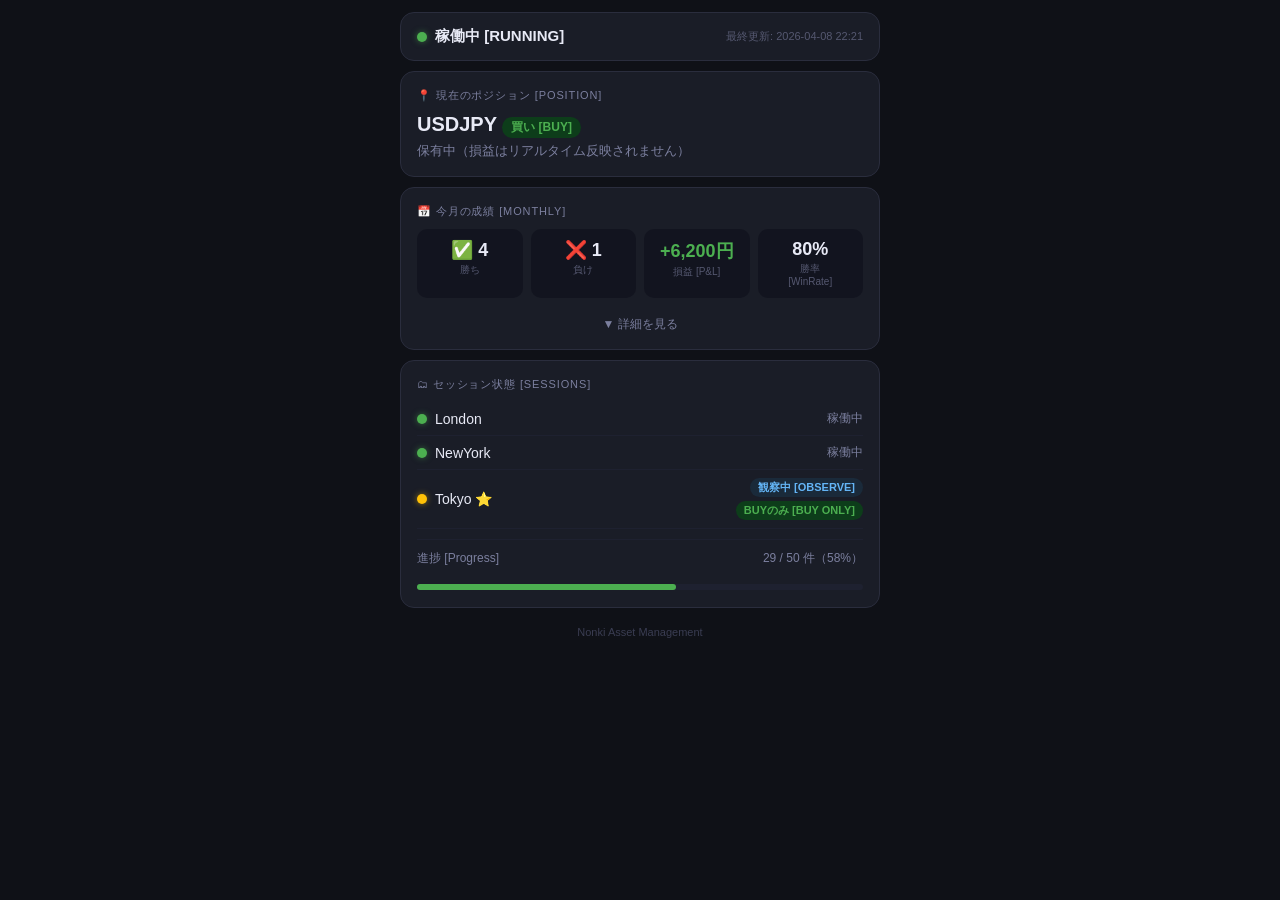
==== index.html @ dc1ee29f "feat: initial dashboard (index.html + data.json) Co-Authored-By: Claude Sonnet 4.6 <noreply@anthropi" ====
<!DOCTYPE html>
<html lang="ja">
<head>
  <meta charset="UTF-8">
  <meta name="viewport" content="width=device-width, initial-scale=1.0">
  <title>Nonki Dashboard</title>
  <style>
    /* ── リセット・ベース ─────────────────────────── */
    *, *::before, *::after { box-sizing: border-box; margin: 0; padding: 0; }

    body {
      font-family: -apple-system, BlinkMacSystemFont, "Segoe UI", sans-serif;
      background: #0f1117;
      color: #e8eaf6;
      min-height: 100vh;
      padding: 12px;
    }

    /* ── レイアウト ───────────────────────────────── */
    .container {
      max-width: 480px;
      margin: 0 auto;
      display: flex;
      flex-direction: column;
      gap: 10px;
    }

    /* ── カード共通 ───────────────────────────────── */
    .card {
      background: #1a1d27;
      border-radius: 14px;
      padding: 16px;
      border: 1px solid #2a2d3d;
    }
    .card-title {
      font-size: 11px;
      color: #7b7f9e;
      text-transform: uppercase;
      letter-spacing: 0.08em;
      margin-bottom: 10px;
    }

    /* ── ステータスバー ───────────────────────────── */
    .status-bar {
      display: flex;
      align-items: center;
      justify-content: space-between;
      background: #1a1d27;
      border-radius: 14px;
      padding: 14px 16px;
      border: 1px solid #2a2d3d;
    }
    .status-label {
      display: flex;
      align-items: center;
      gap: 8px;
      font-size: 15px;
      font-weight: 600;
    }
    .dot {
      width: 10px; height: 10px;
      border-radius: 50%;
      display: inline-block;
    }
    .dot-green  { background: #4caf50; box-shadow: 0 0 6px #4caf5088; }
    .dot-red    { background: #ef5350; box-shadow: 0 0 6px #ef535088; }
    .dot-yellow { background: #ffc107; box-shadow: 0 0 6px #ffc10788; }
    .updated-at {
      font-size: 11px;
      color: #555870;
    }

    /* ── アラート ─────────────────────────────────── */
    .alert-card {
      border-radius: 14px;
      padding: 14px 16px;
      display: flex;
      align-items: center;
      gap: 10px;
      font-size: 14px;
      font-weight: 500;
    }
    .alert-warning { background: #2d2200; border: 1px solid #7c5c00; color: #ffc107; }
    .alert-danger  { background: #2d0a0a; border: 1px solid #7c1a1a; color: #ef5350; }
    .hidden { display: none !important; }

    /* ── ポジション ───────────────────────────────── */
    .position-main {
      font-size: 20px;
      font-weight: 700;
      margin-bottom: 4px;
    }
    .position-sub {
      font-size: 13px;
      color: #7b7f9e;
    }
    .badge {
      display: inline-block;
      padding: 2px 9px;
      border-radius: 99px;
      font-size: 12px;
      font-weight: 600;
    }
    .badge-buy  { background: #0d3d1a; color: #4caf50; }
    .badge-sell { background: #3d0d0d; color: #ef5350; }
    .badge-none { background: #1e2030; color: #7b7f9e; }

    /* ── 今月の成績 ───────────────────────────────── */
    .stats-row {
      display: flex;
      gap: 8px;
      margin-bottom: 12px;
    }
    .stat-box {
      flex: 1;
      background: #12141f;
      border-radius: 10px;
      padding: 10px 8px;
      text-align: center;
    }
    .stat-value {
      font-size: 18px;
      font-weight: 700;
      margin-bottom: 2px;
    }
    .stat-label {
      font-size: 10px;
      color: #555870;
      line-height: 1.3;
    }
    .positive { color: #4caf50; }
    .negative { color: #ef5350; }
    .neutral  { color: #e8eaf6; }

    /* 折りたたみ詳細 */
    .details-toggle {
      background: none;
      border: none;
      color: #7b7f9e;
      font-size: 12px;
      cursor: pointer;
      padding: 6px 0 0;
      width: 100%;
      text-align: center;
    }
    .details-toggle:hover { color: #aab0cc; }
    .details-content {
      margin-top: 10px;
      padding-top: 10px;
      border-top: 1px solid #2a2d3d;
    }
    .detail-row {
      display: flex;
      justify-content: space-between;
      align-items: center;
      padding: 5px 0;
      font-size: 13px;
    }
    .detail-label { color: #7b7f9e; }

    /* ── セッション ───────────────────────────────── */
    .session-row {
      display: flex;
      align-items: center;
      justify-content: space-between;
      padding: 8px 0;
      border-bottom: 1px solid #1e2130;
      font-size: 14px;
    }
    .session-row:last-child { border-bottom: none; }
    .session-name {
      display: flex;
      align-items: center;
      gap: 8px;
      font-weight: 500;
    }
    .session-badges {
      display: flex;
      flex-direction: column;
      align-items: flex-end;
      gap: 4px;
    }
    .badge-observe {
      background: #1a2a3a;
      color: #64b5f6;
      padding: 2px 8px;
      border-radius: 99px;
      font-size: 11px;
      font-weight: 600;
    }
    .badge-buy-only {
      background: #0d3d1a;
      color: #4caf50;
      padding: 2px 8px;
      border-radius: 99px;
      font-size: 11px;
      font-weight: 600;
    }

    /* Tokyo 進捗バー */
    .progress-wrap {
      margin-top: 10px;
      padding-top: 10px;
      border-top: 1px solid #1e2130;
    }
    .progress-header {
      display: flex;
      justify-content: space-between;
      font-size: 12px;
      color: #7b7f9e;
      margin-bottom: 6px;
    }
    progress {
      width: 100%;
      height: 6px;
      border-radius: 3px;
      appearance: none;
      -webkit-appearance: none;
    }
    progress::-webkit-progress-bar   { background: #1e2130; border-radius: 3px; }
    progress::-webkit-progress-value { background: #4caf50; border-radius: 3px; }
    progress::-moz-progress-bar      { background: #4caf50; border-radius: 3px; }

    /* ── エラー表示 ───────────────────────────────── */
    .error-banner {
      background: #2d0a0a;
      border: 1px solid #7c1a1a;
      border-radius: 14px;
      padding: 14px 16px;
      color: #ef5350;
      font-size: 13px;
      text-align: center;
    }

    /* ── フッター ─────────────────────────────────── */
    .footer {
      text-align: center;
      color: #3a3d52;
      font-size: 11px;
      padding: 8px 0 4px;
    }
  </style>
</head>
<body>
<div class="container" id="app">
  <div class="error-banner hidden" id="load-error">
    データを読み込めませんでした。しばらく待って再読み込みしてください。
  </div>
</div>

<script>
// ── ユーティリティ ─────────────────────────────────────────────
function fmt_pnl(jpy) {
  if (jpy === null || jpy === undefined) return "—";
  const sign = jpy >= 0 ? "+" : "";
  return sign + jpy.toLocaleString("ja-JP") + "円";
}

function pnl_class(v) {
  if (v === null || v === undefined) return "neutral";
  return v >= 0 ? "positive" : "negative";
}

function fmt_winrate(v) {
  if (v === null || v === undefined) return "—";
  return Math.round(v * 100) + "%";
}

function fmt_ev(jpy) {
  if (jpy === null || jpy === undefined) return "—";
  const sign = jpy >= 0 ? "+" : "";
  return sign + Math.round(jpy).toLocaleString("ja-JP") + "円/件";
}

function fmt_dd(r) {
  if (r === null || r === undefined) return "—";
  return r.toFixed(2) + "R";
}

function dd_class(r) {
  if (r === null || r === undefined) return "neutral";
  if (r >= 5.0) return "negative";
  if (r >= 4.0) return "negative";  // 警戒
  return "positive";
}

// ── カードビルダー ─────────────────────────────────────────────
function build_status(system, meta) {
  const is_running = system.status === "running";
  const dot_cls    = is_running ? "dot-green" : "dot-red";
  const label      = is_running ? "稼働中 [RUNNING]" : "停止中 [STOPPED]";
  return `
    <div class="status-bar">
      <div class="status-label">
        <span class="dot ${dot_cls}"></span>
        ${label}
      </div>
      <div class="updated-at">最終更新: ${meta.updated_at}</div>
    </div>`;
}

function build_alert(alert) {
  if (!alert) return "";
  const cls = alert.level === "danger" ? "alert-danger" : "alert-warning";
  const icon = alert.level === "danger" ? "🔴" : "⚠️";
  return `<div class="alert-card ${cls}">${icon} ${alert.message}</div>`;
}

function build_position(pos) {
  let main, sub, badge;
  if (pos.has_position) {
    const dir_label = pos.direction === "buy" ? "買い [BUY]" : "売り [SELL]";
    const badge_cls = pos.direction === "buy" ? "badge-buy" : "badge-sell";
    main  = `${pos.symbol} <span class="badge ${badge_cls}">${dir_label}</span>`;
    sub   = "保有中（損益はリアルタイム反映されません）";
  } else {
    main  = `<span class="badge badge-none">ポジションなし</span>`;
    sub   = "現在取引していません";
  }
  return `
    <div class="card">
      <div class="card-title">📍 現在のポジション [Position]</div>
      <div class="position-main">${main}</div>
      <div class="position-sub">${sub}</div>
    </div>`;
}

function build_monthly(m) {
  const pnl_c = pnl_class(m.pnl_jpy);
  return `
    <div class="card">
      <div class="card-title">📅 今月の成績 [Monthly]</div>
      <div class="stats-row">
        <div class="stat-box">
          <div class="stat-value">✅ ${m.wins}</div>
          <div class="stat-label">勝ち</div>
        </div>
        <div class="stat-box">
          <div class="stat-value">❌ ${m.losses}</div>
          <div class="stat-label">負け</div>
        </div>
        <div class="stat-box">
          <div class="stat-value ${pnl_c}">${fmt_pnl(m.pnl_jpy)}</div>
          <div class="stat-label">損益 [P&amp;L]</div>
        </div>
        <div class="stat-box">
          <div class="stat-value">${fmt_winrate(m.win_rate)}</div>
          <div class="stat-label">勝率<br>[WinRate]</div>
        </div>
      </div>
      <button class="details-toggle" onclick="toggle_details(this)">▼ 詳細を見る</button>
      <div class="details-content hidden">
        <div class="detail-row">
          <span class="detail-label">期待値 [EV]</span>
          <span class="${pnl_class(m.ev_jpy)}">${fmt_ev(m.ev_jpy)}</span>
        </div>
        <div class="detail-row">
          <span class="detail-label">最大下落 [DD]</span>
          <span class="${dd_class(m.dd_r)}">${fmt_dd(m.dd_r)}</span>
        </div>
        <div class="detail-row" style="font-size:11px;color:#555870;margin-top:4px">
          <span>※ 1R = 総資産の2%。DD 5R超えで要警戒。</span>
        </div>
      </div>
    </div>`;
}

function build_sessions(sessions) {
  const s = sessions;
  const tokyo = s.tokyo;
  const cur = tokyo.progress_current;
  const tgt = tokyo.progress_target;
  const pct = Math.round(cur / tgt * 100);

  return `
    <div class="card">
      <div class="card-title">🗂 セッション状態 [Sessions]</div>
      <div class="session-row">
        <div class="session-name">
          <span class="dot ${s.london.active ? 'dot-green' : 'dot-red'}"></span>
          London
        </div>
        <span style="font-size:12px;color:#7b7f9e">${s.london.active ? '稼働中' : '停止中'}</span>
      </div>
      <div class="session-row">
        <div class="session-name">
          <span class="dot ${s.newyork.active ? 'dot-green' : 'dot-red'}"></span>
          NewYork
        </div>
        <span style="font-size:12px;color:#7b7f9e">${s.newyork.active ? '稼働中' : '停止中'}</span>
      </div>
      <div class="session-row">
        <div class="session-name">
          <span class="dot dot-yellow"></span>
          Tokyo ⭐
        </div>
        <div class="session-badges">
          <span class="badge-observe">観察中 [OBSERVE]</span>
          <span class="badge-buy-only">BUYのみ [BUY ONLY]</span>
        </div>
      </div>
      <div class="progress-wrap">
        <div class="progress-header">
          <span>進捗 [Progress]</span>
          <span>${cur} / ${tgt} 件（${pct}%）</span>
        </div>
        <progress value="${cur}" max="${tgt}"></progress>
      </div>
    </div>`;
}

function build_footer() {
  return `<div class="footer">Nonki Asset Management</div>`;
}

// ── 詳細トグル ─────────────────────────────────────────────────
function toggle_details(btn) {
  const content = btn.nextElementSibling;
  const open    = content.classList.toggle("hidden");
  btn.textContent = open ? "▼ 詳細を見る" : "▲ 閉じる";
}

// ── メインレンダー ─────────────────────────────────────────────
function render(data) {
  const app = document.getElementById("app");
  const parts = [];

  parts.push(build_status(data.system, data.meta));
  const alert_html = build_alert(data.system.alert);
  if (alert_html) parts.push(alert_html);
  parts.push(build_position(data.position));
  parts.push(build_monthly(data.monthly));
  parts.push(build_sessions(data.sessions));
  parts.push(build_footer());

  app.innerHTML = parts.join("");
}

// ── データ取得 ─────────────────────────────────────────────────
fetch("data.json?t=" + Date.now())
  .then(r => {
    if (!r.ok) throw new Error("HTTP " + r.status);
    return r.json();
  })
  .then(data => render(data))
  .catch(err => {
    console.error(err);
    document.getElementById("load-error").classList.remove("hidden");
  });
</script>
</body>
</html>
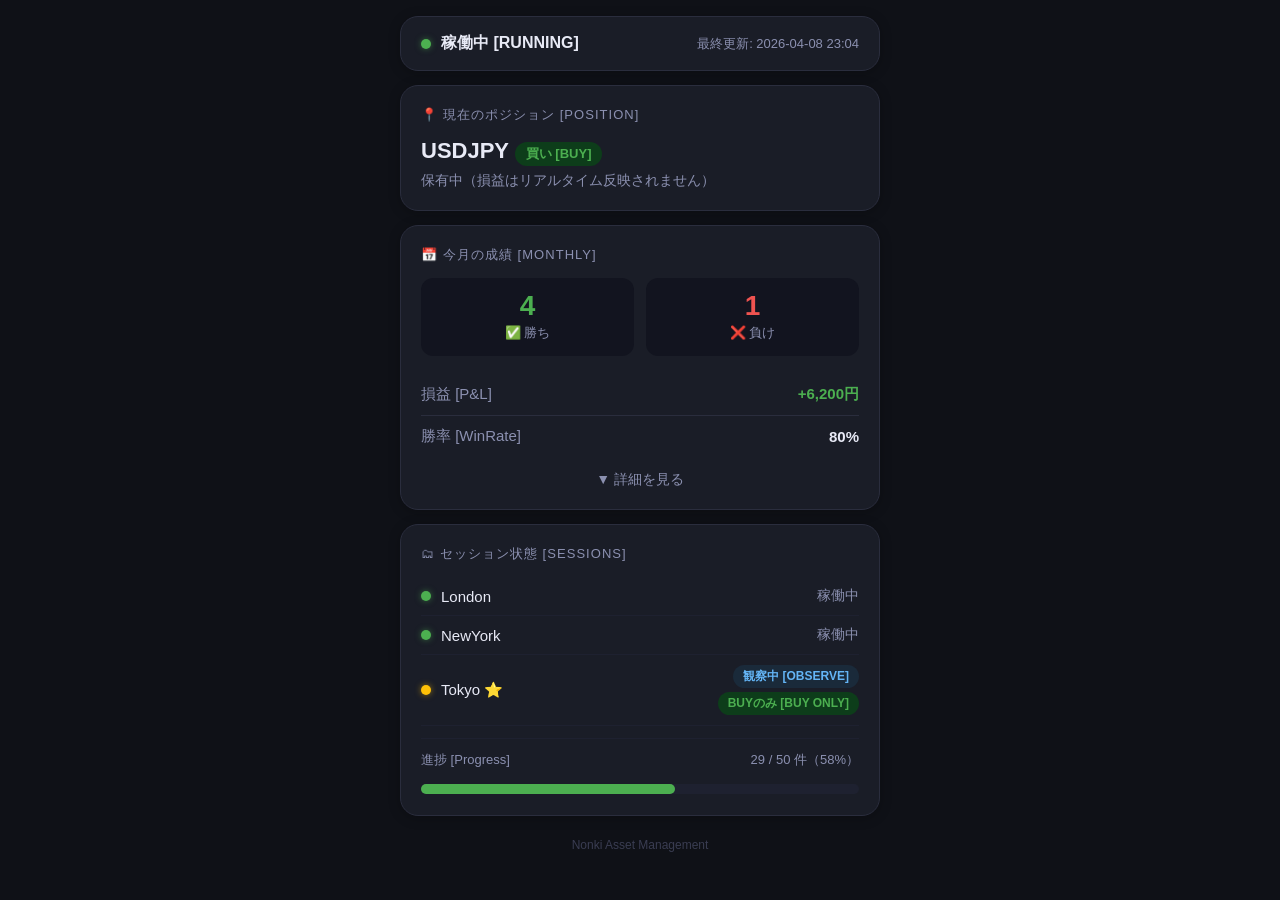
==== commit 72549a16: "improve: スマホ向けUI改善（フォント・余白・成績カード・エラー表示）" ====
--- a/index.html
+++ b/index.html
@@ -13,7 +13,7 @@
       background: #0f1117;
       color: #e8eaf6;
       min-height: 100vh;
-      padding: 12px;
+      padding: 16px; /* ① 12px → 16px */
     }
 
     /* ── レイアウト ───────────────────────────────── */
@@ -22,22 +22,23 @@
       margin: 0 auto;
       display: flex;
       flex-direction: column;
-      gap: 10px;
+      gap: 14px; /* ① 10px → 14px */
     }
 
     /* ── カード共通 ───────────────────────────────── */
     .card {
       background: #1a1d27;
-      border-radius: 14px;
-      padding: 16px;
+      border-radius: 18px; /* ② 14px → 18px */
+      padding: 20px; /* ② 16px → 20px */
       border: 1px solid #2a2d3d;
+      box-shadow: 0 2px 12px #00000040; /* ② 影を追加 */
     }
     .card-title {
-      font-size: 11px;
-      color: #7b7f9e;
+      font-size: 13px; /* ① 11px → 13px */
+      color: #8b90b0;  /* ② #7b7f9e → 少し明るく */
       text-transform: uppercase;
       letter-spacing: 0.08em;
-      margin-bottom: 10px;
+      margin-bottom: 14px; /* ② 10px → 14px */
     }
 
     /* ── ステータスバー ───────────────────────────── */
@@ -46,38 +47,40 @@
       align-items: center;
       justify-content: space-between;
       background: #1a1d27;
-      border-radius: 14px;
-      padding: 14px 16px;
+      border-radius: 18px; /* ② */
+      padding: 16px 20px; /* ② */
       border: 1px solid #2a2d3d;
+      box-shadow: 0 2px 12px #00000040; /* ② */
     }
     .status-label {
       display: flex;
       align-items: center;
-      gap: 8px;
-      font-size: 15px;
+      gap: 10px;
+      font-size: 16px; /* ① 15px → 16px */
       font-weight: 600;
     }
     .dot {
       width: 10px; height: 10px;
       border-radius: 50%;
       display: inline-block;
+      flex-shrink: 0;
     }
     .dot-green  { background: #4caf50; box-shadow: 0 0 6px #4caf5088; }
     .dot-red    { background: #ef5350; box-shadow: 0 0 6px #ef535088; }
     .dot-yellow { background: #ffc107; box-shadow: 0 0 6px #ffc10788; }
     .updated-at {
-      font-size: 11px;
-      color: #555870;
+      font-size: 13px; /* ① 11px → 13px */
+      color: #8b90b0;  /* ② #555870 → 明るく */
     }
 
     /* ── アラート ─────────────────────────────────── */
     .alert-card {
-      border-radius: 14px;
-      padding: 14px 16px;
+      border-radius: 18px; /* ② */
+      padding: 16px 20px; /* ② */
       display: flex;
       align-items: center;
       gap: 10px;
-      font-size: 14px;
+      font-size: 15px; /* ① 14px → 15px */
       font-weight: 500;
     }
     .alert-warning { background: #2d2200; border: 1px solid #7c5c00; color: #ffc107; }
@@ -86,92 +89,118 @@
 
     /* ── ポジション ───────────────────────────────── */
     .position-main {
-      font-size: 20px;
+      font-size: 22px; /* ① 20px → 22px */
       font-weight: 700;
-      margin-bottom: 4px;
+      margin-bottom: 6px;
     }
     .position-sub {
-      font-size: 13px;
-      color: #7b7f9e;
+      font-size: 14px; /* ① 13px → 14px */
+      color: #8b90b0; /* ② */
     }
     .badge {
       display: inline-block;
-      padding: 2px 9px;
+      padding: 3px 11px; /* ② 少し広く */
       border-radius: 99px;
-      font-size: 12px;
+      font-size: 13px; /* ① 12px → 13px */
       font-weight: 600;
     }
     .badge-buy  { background: #0d3d1a; color: #4caf50; }
     .badge-sell { background: #3d0d0d; color: #ef5350; }
     .badge-none { background: #1e2030; color: #7b7f9e; }
 
-    /* ── 今月の成績 ───────────────────────────────── */
-    .stats-row {
-      display: flex;
-      gap: 8px;
-      margin-bottom: 12px;
-    }
-    .stat-box {
+    /* ── 今月の成績（③ 全面再設計） ──────────────── */
+    .wl-row {
+      display: flex;
+      gap: 12px;
+      margin-bottom: 18px;
+    }
+    .wl-box {
       flex: 1;
       background: #12141f;
-      border-radius: 10px;
-      padding: 10px 8px;
+      border-radius: 12px;
+      padding: 14px 12px;
       text-align: center;
     }
-    .stat-value {
-      font-size: 18px;
-      font-weight: 700;
-      margin-bottom: 2px;
-    }
-    .stat-label {
-      font-size: 10px;
-      color: #555870;
-      line-height: 1.3;
-    }
-    .positive { color: #4caf50; }
-    .negative { color: #ef5350; }
-    .neutral  { color: #e8eaf6; }
+    .wl-value {
+      font-size: 28px; /* 大きく・主役 */
+      font-weight: 800;
+      margin-bottom: 4px;
+      line-height: 1;
+    }
+    .wl-label {
+      font-size: 13px;
+      color: #8b90b0;
+    }
+    .metric-list {
+      display: flex;
+      flex-direction: column;
+      gap: 0;
+      margin-bottom: 4px;
+    }
+    .metric-row {
+      display: flex;
+      justify-content: space-between;
+      align-items: center;
+      padding: 11px 0;
+      border-bottom: 1px solid #2a2d3d;
+      font-size: 15px; /* ① */
+    }
+    .metric-row:last-child { border-bottom: none; }
+    .metric-label { color: #8b90b0; }
+    .metric-value { font-weight: 700; }
 
     /* 折りたたみ詳細 */
     .details-toggle {
       background: none;
       border: none;
-      color: #7b7f9e;
-      font-size: 12px;
+      color: #8b90b0;
+      font-size: 14px; /* ① 12px → 14px */
       cursor: pointer;
-      padding: 6px 0 0;
+      padding: 10px 0 0; /* ② タップ領域を広く */
       width: 100%;
       text-align: center;
+      -webkit-tap-highlight-color: transparent;
     }
     .details-toggle:hover { color: #aab0cc; }
     .details-content {
-      margin-top: 10px;
-      padding-top: 10px;
+      margin-top: 12px;
+      padding-top: 12px;
       border-top: 1px solid #2a2d3d;
     }
     .detail-row {
       display: flex;
       justify-content: space-between;
       align-items: center;
-      padding: 5px 0;
-      font-size: 13px;
-    }
-    .detail-label { color: #7b7f9e; }
+      padding: 8px 0; /* ② 5px → 8px */
+      font-size: 15px; /* ① 13px → 15px */
+    }
+    .detail-label { color: #8b90b0; }
+    .detail-note {
+      font-size: 12px;
+      color: #555870;
+      margin-top: 6px;
+      padding-top: 6px;
+      border-top: 1px solid #1e2130;
+    }
+
+    .positive { color: #4caf50; }
+    .negative { color: #ef5350; }
+    .neutral  { color: #e8eaf6; }
 
     /* ── セッション ───────────────────────────────── */
     .session-row {
       display: flex;
       align-items: center;
       justify-content: space-between;
-      padding: 8px 0;
+      padding: 10px 0; /* ② 8px → 10px */
       border-bottom: 1px solid #1e2130;
-      font-size: 14px;
+      font-size: 15px; /* ① 14px → 15px */
     }
     .session-row:last-child { border-bottom: none; }
     .session-name {
       display: flex;
       align-items: center;
-      gap: 8px;
+      gap: 10px;
       font-weight: 500;
     }
     .session-badges {
@@ -183,68 +212,115 @@
     .badge-observe {
       background: #1a2a3a;
       color: #64b5f6;
-      padding: 2px 8px;
+      padding: 3px 10px;
       border-radius: 99px;
-      font-size: 11px;
+      font-size: 12px;
       font-weight: 600;
     }
     .badge-buy-only {
       background: #0d3d1a;
       color: #4caf50;
-      padding: 2px 8px;
+      padding: 3px 10px;
       border-radius: 99px;
-      font-size: 11px;
+      font-size: 12px;
       font-weight: 600;
     }
 
     /* Tokyo 進捗バー */
     .progress-wrap {
-      margin-top: 10px;
-      padding-top: 10px;
+      margin-top: 12px;
+      padding-top: 12px;
       border-top: 1px solid #1e2130;
     }
     .progress-header {
       display: flex;
       justify-content: space-between;
-      font-size: 12px;
-      color: #7b7f9e;
-      margin-bottom: 6px;
+      font-size: 13px; /* ① */
+      color: #8b90b0;
+      margin-bottom: 8px;
     }
     progress {
       width: 100%;
-      height: 6px;
-      border-radius: 3px;
+      height: 10px; /* ⑥ 6px → 10px */
+      border-radius: 5px;
       appearance: none;
       -webkit-appearance: none;
     }
-    progress::-webkit-progress-bar   { background: #1e2130; border-radius: 3px; }
-    progress::-webkit-progress-value { background: #4caf50; border-radius: 3px; }
-    progress::-moz-progress-bar      { background: #4caf50; border-radius: 3px; }
-
-    /* ── エラー表示 ───────────────────────────────── */
-    .error-banner {
-      background: #2d0a0a;
+    progress::-webkit-progress-bar   { background: #1e2130; border-radius: 5px; }
+    progress::-webkit-progress-value { background: #4caf50; border-radius: 5px; }
+    progress::-moz-progress-bar      { background: #4caf50; border-radius: 5px; }
+
+    /* ── エラー表示（④ 全面改善） ────────────────── */
+    .error-card {
+      background: #1a1d27;
       border: 1px solid #7c1a1a;
-      border-radius: 14px;
-      padding: 14px 16px;
+      border-radius: 18px;
+      padding: 24px 20px;
+      box-shadow: 0 2px 12px #00000040;
+      text-align: center;
+    }
+    .error-icon {
+      font-size: 36px;
+      margin-bottom: 12px;
+    }
+    .error-title {
+      font-size: 17px;
+      font-weight: 700;
       color: #ef5350;
-      font-size: 13px;
-      text-align: center;
+      margin-bottom: 10px;
+    }
+    .error-desc {
+      font-size: 14px;
+      color: #8b90b0;
+      line-height: 1.7;
+      margin-bottom: 20px;
+    }
+    .reload-btn {
+      display: inline-block;
+      background: #1e3a5f;
+      color: #64b5f6;
+      border: 1px solid #2a5a8f;
+      border-radius: 99px;
+      padding: 12px 28px;
+      font-size: 15px;
+      font-weight: 600;
+      cursor: pointer;
+      -webkit-tap-highlight-color: transparent;
+      margin-bottom: 16px;
+    }
+    .reload-btn:active { opacity: 0.7; }
+    .error-last-success {
+      font-size: 12px;
+      color: #555870;
+    }
+    .error-retry-note {
+      font-size: 12px;
+      color: #555870;
+      margin-top: 8px;
     }
 
     /* ── フッター ─────────────────────────────────── */
     .footer {
       text-align: center;
       color: #3a3d52;
-      font-size: 11px;
+      font-size: 12px;
       padding: 8px 0 4px;
     }
   </style>
 </head>
 <body>
 <div class="container" id="app">
-  <div class="error-banner hidden" id="load-error">
-    データを読み込めませんでした。しばらく待って再読み込みしてください。
+  <!-- ④ エラーカード（初期は非表示） -->
+  <div class="error-card hidden" id="load-error">
+    <div class="error-icon">⚠️</div>
+    <div class="error-title">データを取得できませんでした</div>
+    <div class="error-desc">
+      GitHub Pages の反映に時間がかかっている<br>場合があります。<br>
+      1〜2分後に再読み込みしてください。
+    </div>
+    <button class="reload-btn" onclick="location.reload()">🔄 再読み込み</button>
+    <div class="error-last-success" id="last-success-label"></div>
+    <div class="error-retry-note" id="retry-note"></div>
   </div>
 </div>
 
@@ -279,9 +355,7 @@
 
 function dd_class(r) {
   if (r === null || r === undefined) return "neutral";
-  if (r >= 5.0) return "negative";
-  if (r >= 4.0) return "negative";  // 警戒
-  return "positive";
+  return (r >= 4.0) ? "negative" : "positive";
 }
 
 // ── カードビルダー ─────────────────────────────────────────────
@@ -301,21 +375,21 @@
 
 function build_alert(alert) {
   if (!alert) return "";
-  const cls = alert.level === "danger" ? "alert-danger" : "alert-warning";
+  const cls  = alert.level === "danger" ? "alert-danger" : "alert-warning";
   const icon = alert.level === "danger" ? "🔴" : "⚠️";
   return `<div class="alert-card ${cls}">${icon} ${alert.message}</div>`;
 }
 
 function build_position(pos) {
-  let main, sub, badge;
+  let main, sub;
   if (pos.has_position) {
     const dir_label = pos.direction === "buy" ? "買い [BUY]" : "売り [SELL]";
     const badge_cls = pos.direction === "buy" ? "badge-buy" : "badge-sell";
-    main  = `${pos.symbol} <span class="badge ${badge_cls}">${dir_label}</span>`;
-    sub   = "保有中（損益はリアルタイム反映されません）";
+    main = `${pos.symbol} <span class="badge ${badge_cls}">${dir_label}</span>`;
+    sub  = "保有中（損益はリアルタイム反映されません）";
   } else {
-    main  = `<span class="badge badge-none">ポジションなし</span>`;
-    sub   = "現在取引していません";
+    main = `<span class="badge badge-none">ポジションなし</span>`;
+    sub  = "現在取引していません";
   }
   return `
     <div class="card">
@@ -325,52 +399,58 @@
     </div>`;
 }
 
+// ③ 今月の成績カード（全面再設計）
 function build_monthly(m) {
   const pnl_c = pnl_class(m.pnl_jpy);
+  const ev_c  = pnl_class(m.ev_jpy);
+  const dd_c  = dd_class(m.dd_r);
   return `
     <div class="card">
       <div class="card-title">📅 今月の成績 [Monthly]</div>
-      <div class="stats-row">
-        <div class="stat-box">
-          <div class="stat-value">✅ ${m.wins}</div>
-          <div class="stat-label">勝ち</div>
-        </div>
-        <div class="stat-box">
-          <div class="stat-value">❌ ${m.losses}</div>
-          <div class="stat-label">負け</div>
-        </div>
-        <div class="stat-box">
-          <div class="stat-value ${pnl_c}">${fmt_pnl(m.pnl_jpy)}</div>
-          <div class="stat-label">損益 [P&amp;L]</div>
-        </div>
-        <div class="stat-box">
-          <div class="stat-value">${fmt_winrate(m.win_rate)}</div>
-          <div class="stat-label">勝率<br>[WinRate]</div>
-        </div>
-      </div>
+
+      <div class="wl-row">
+        <div class="wl-box">
+          <div class="wl-value positive">${m.wins}</div>
+          <div class="wl-label">✅ 勝ち</div>
+        </div>
+        <div class="wl-box">
+          <div class="wl-value negative">${m.losses}</div>
+          <div class="wl-label">❌ 負け</div>
+        </div>
+      </div>
+
+      <div class="metric-list">
+        <div class="metric-row">
+          <span class="metric-label">損益 [P&amp;L]</span>
+          <span class="metric-value ${pnl_c}">${fmt_pnl(m.pnl_jpy)}</span>
+        </div>
+        <div class="metric-row">
+          <span class="metric-label">勝率 [WinRate]</span>
+          <span class="metric-value">${fmt_winrate(m.win_rate)}</span>
+        </div>
+      </div>
+
       <button class="details-toggle" onclick="toggle_details(this)">▼ 詳細を見る</button>
       <div class="details-content hidden">
         <div class="detail-row">
           <span class="detail-label">期待値 [EV]</span>
-          <span class="${pnl_class(m.ev_jpy)}">${fmt_ev(m.ev_jpy)}</span>
+          <span class="${ev_c}">${fmt_ev(m.ev_jpy)}</span>
         </div>
         <div class="detail-row">
           <span class="detail-label">最大下落 [DD]</span>
-          <span class="${dd_class(m.dd_r)}">${fmt_dd(m.dd_r)}</span>
-        </div>
-        <div class="detail-row" style="font-size:11px;color:#555870;margin-top:4px">
-          <span>※ 1R = 総資産の2%。DD 5R超えで要警戒。</span>
-        </div>
+          <span class="${dd_c}">${fmt_dd(m.dd_r)}</span>
+        </div>
+        <div class="detail-note">※ 1R = 総資産の2%。DD 5R超えで要警戒。</div>
       </div>
     </div>`;
 }
 
 function build_sessions(sessions) {
-  const s = sessions;
+  const s     = sessions;
   const tokyo = s.tokyo;
-  const cur = tokyo.progress_current;
-  const tgt = tokyo.progress_target;
-  const pct = Math.round(cur / tgt * 100);
+  const cur   = tokyo.progress_current;
+  const tgt   = tokyo.progress_target;
+  const pct   = Math.round(cur / tgt * 100);
 
   return `
     <div class="card">
@@ -380,14 +460,14 @@
           <span class="dot ${s.london.active ? 'dot-green' : 'dot-red'}"></span>
           London
         </div>
-        <span style="font-size:12px;color:#7b7f9e">${s.london.active ? '稼働中' : '停止中'}</span>
+        <span style="font-size:14px;color:#8b90b0">${s.london.active ? '稼働中' : '停止中'}</span>
       </div>
       <div class="session-row">
         <div class="session-name">
           <span class="dot ${s.newyork.active ? 'dot-green' : 'dot-red'}"></span>
           NewYork
         </div>
-        <span style="font-size:12px;color:#7b7f9e">${s.newyork.active ? '稼働中' : '停止中'}</span>
+        <span style="font-size:14px;color:#8b90b0">${s.newyork.active ? '稼働中' : '停止中'}</span>
       </div>
       <div class="session-row">
         <div class="session-name">
@@ -416,13 +496,13 @@
 // ── 詳細トグル ─────────────────────────────────────────────────
 function toggle_details(btn) {
   const content = btn.nextElementSibling;
-  const open    = content.classList.toggle("hidden");
-  btn.textContent = open ? "▼ 詳細を見る" : "▲ 閉じる";
+  const isHidden = content.classList.toggle("hidden");
+  btn.textContent = isHidden ? "▼ 詳細を見る" : "▲ 閉じる";
 }
 
 // ── メインレンダー ─────────────────────────────────────────────
 function render(data) {
-  const app = document.getElementById("app");
+  const app   = document.getElementById("app");
   const parts = [];
 
   parts.push(build_status(data.system, data.meta));
@@ -436,16 +516,48 @@
   app.innerHTML = parts.join("");
 }
 
+// ── ④ エラー表示（最終成功時刻 + 自動リトライ） ───────────────
+const LS_KEY = "nonki_last_success";
+
+function show_error() {
+  document.getElementById("load-error").classList.remove("hidden");
+
+  // 最終成功時刻を localStorage から取得
+  const last = localStorage.getItem(LS_KEY);
+  const label = document.getElementById("last-success-label");
+  label.textContent = last ? "最終確認: " + last : "最終確認: —";
+
+  // 30秒後に1回だけ自動リトライ
+  const note = document.getElementById("retry-note");
+  let countdown = 30;
+  note.textContent = `${countdown}秒後に自動で再試行します`;
+  const timer = setInterval(() => {
+    countdown--;
+    if (countdown > 0) {
+      note.textContent = `${countdown}秒後に自動で再試行します`;
+    } else {
+      clearInterval(timer);
+      note.textContent = "再試行中...";
+      location.reload();
+    }
+  }, 1000);
+}
+
 // ── データ取得 ─────────────────────────────────────────────────
 fetch("data.json?t=" + Date.now())
   .then(r => {
     if (!r.ok) throw new Error("HTTP " + r.status);
     return r.json();
   })
-  .then(data => render(data))
+  .then(data => {
+    // ④ 成功時刻を保存
+    const now = data.meta?.updated_at || new Date().toLocaleString("ja-JP");
+    localStorage.setItem(LS_KEY, now);
+    render(data);
+  })
   .catch(err => {
     console.error(err);
-    document.getElementById("load-error").classList.remove("hidden");
+    show_error();
   });
 </script>
 </body>
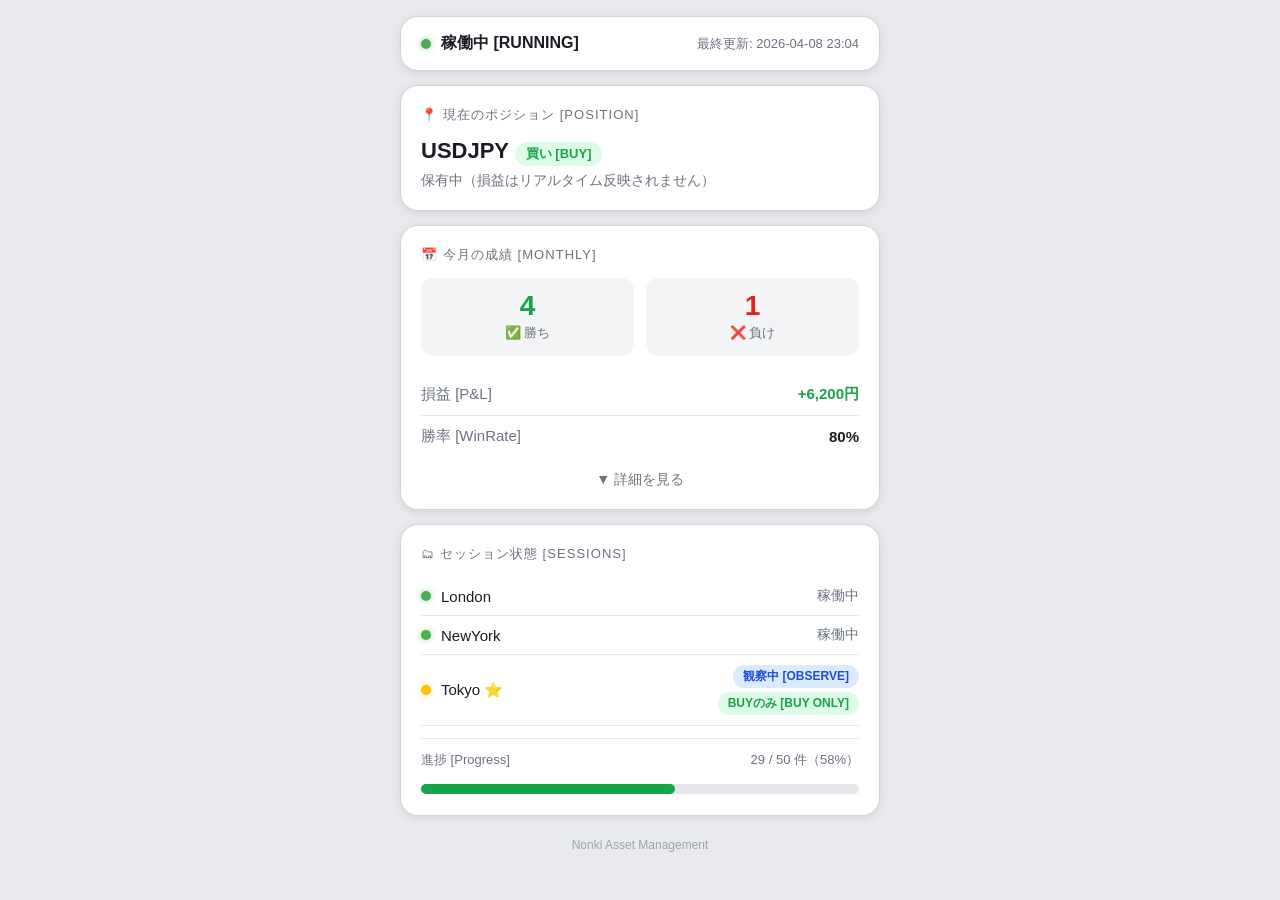
==== commit b83f85d1: "improve: グレー系ライトテーマに変更" ====
--- a/index.html
+++ b/index.html
@@ -10,10 +10,10 @@
 
     body {
       font-family: -apple-system, BlinkMacSystemFont, "Segoe UI", sans-serif;
-      background: #0f1117;
-      color: #e8eaf6;
+      background: #e8eaed;
+      color: #1a1c23;
       min-height: 100vh;
-      padding: 16px; /* ① 12px → 16px */
+      padding: 16px;
     }
 
     /* ── レイアウト ───────────────────────────────── */
@@ -27,18 +27,18 @@
 
     /* ── カード共通 ───────────────────────────────── */
     .card {
-      background: #1a1d27;
-      border-radius: 18px; /* ② 14px → 18px */
-      padding: 20px; /* ② 16px → 20px */
-      border: 1px solid #2a2d3d;
-      box-shadow: 0 2px 12px #00000040; /* ② 影を追加 */
+      background: #ffffff;
+      border-radius: 18px;
+      padding: 20px;
+      border: 1px solid #d1d5db;
+      box-shadow: 0 2px 8px #0000001a;
     }
     .card-title {
-      font-size: 13px; /* ① 11px → 13px */
-      color: #8b90b0;  /* ② #7b7f9e → 少し明るく */
+      font-size: 13px;
+      color: #6b7280;
       text-transform: uppercase;
       letter-spacing: 0.08em;
-      margin-bottom: 14px; /* ② 10px → 14px */
+      margin-bottom: 14px;
     }
 
     /* ── ステータスバー ───────────────────────────── */
@@ -46,18 +46,19 @@
       display: flex;
       align-items: center;
       justify-content: space-between;
-      background: #1a1d27;
-      border-radius: 18px; /* ② */
-      padding: 16px 20px; /* ② */
-      border: 1px solid #2a2d3d;
-      box-shadow: 0 2px 12px #00000040; /* ② */
+      background: #ffffff;
+      border-radius: 18px;
+      padding: 16px 20px;
+      border: 1px solid #d1d5db;
+      box-shadow: 0 2px 8px #0000001a;
     }
     .status-label {
       display: flex;
       align-items: center;
       gap: 10px;
-      font-size: 16px; /* ① 15px → 16px */
+      font-size: 16px;
       font-weight: 600;
+      color: #1a1c23;
     }
     .dot {
       width: 10px; height: 10px;
@@ -69,8 +70,8 @@
     .dot-red    { background: #ef5350; box-shadow: 0 0 6px #ef535088; }
     .dot-yellow { background: #ffc107; box-shadow: 0 0 6px #ffc10788; }
     .updated-at {
-      font-size: 13px; /* ① 11px → 13px */
-      color: #8b90b0;  /* ② #555870 → 明るく */
+      font-size: 13px;
+      color: #6b7280;
     }
 
     /* ── アラート ─────────────────────────────────── */
@@ -94,8 +95,8 @@
       margin-bottom: 6px;
     }
     .position-sub {
-      font-size: 14px; /* ① 13px → 14px */
-      color: #8b90b0; /* ② */
+      font-size: 14px;
+      color: #6b7280;
     }
     .badge {
       display: inline-block;
@@ -104,9 +105,9 @@
       font-size: 13px; /* ① 12px → 13px */
       font-weight: 600;
     }
-    .badge-buy  { background: #0d3d1a; color: #4caf50; }
-    .badge-sell { background: #3d0d0d; color: #ef5350; }
-    .badge-none { background: #1e2030; color: #7b7f9e; }
+    .badge-buy  { background: #dcfce7; color: #16a34a; }
+    .badge-sell { background: #fee2e2; color: #dc2626; }
+    .badge-none { background: #f3f4f6; color: #6b7280; }
 
     /* ── 今月の成績（③ 全面再設計） ──────────────── */
     .wl-row {
@@ -116,20 +117,20 @@
     }
     .wl-box {
       flex: 1;
-      background: #12141f;
+      background: #f3f4f6;
       border-radius: 12px;
       padding: 14px 12px;
       text-align: center;
     }
     .wl-value {
-      font-size: 28px; /* 大きく・主役 */
+      font-size: 28px;
       font-weight: 800;
       margin-bottom: 4px;
       line-height: 1;
     }
     .wl-label {
       font-size: 13px;
-      color: #8b90b0;
+      color: #6b7280;
     }
     .metric-list {
       display: flex;
@@ -142,59 +143,60 @@
       justify-content: space-between;
       align-items: center;
       padding: 11px 0;
-      border-bottom: 1px solid #2a2d3d;
-      font-size: 15px; /* ① */
+      border-bottom: 1px solid #e5e7eb;
+      font-size: 15px;
     }
     .metric-row:last-child { border-bottom: none; }
-    .metric-label { color: #8b90b0; }
-    .metric-value { font-weight: 700; }
+    .metric-label { color: #6b7280; }
+    .metric-value { font-weight: 700; color: #1a1c23; }
 
     /* 折りたたみ詳細 */
     .details-toggle {
       background: none;
       border: none;
-      color: #8b90b0;
-      font-size: 14px; /* ① 12px → 14px */
+      color: #6b7280;
+      font-size: 14px;
       cursor: pointer;
-      padding: 10px 0 0; /* ② タップ領域を広く */
+      padding: 10px 0 0;
       width: 100%;
       text-align: center;
       -webkit-tap-highlight-color: transparent;
     }
-    .details-toggle:hover { color: #aab0cc; }
+    .details-toggle:hover { color: #374151; }
     .details-content {
       margin-top: 12px;
       padding-top: 12px;
-      border-top: 1px solid #2a2d3d;
+      border-top: 1px solid #e5e7eb;
     }
     .detail-row {
       display: flex;
       justify-content: space-between;
       align-items: center;
-      padding: 8px 0; /* ② 5px → 8px */
-      font-size: 15px; /* ① 13px → 15px */
-    }
-    .detail-label { color: #8b90b0; }
+      padding: 8px 0;
+      font-size: 15px;
+    }
+    .detail-label { color: #6b7280; }
     .detail-note {
       font-size: 12px;
-      color: #555870;
+      color: #9ca3af;
       margin-top: 6px;
       padding-top: 6px;
-      border-top: 1px solid #1e2130;
-    }
-
-    .positive { color: #4caf50; }
-    .negative { color: #ef5350; }
-    .neutral  { color: #e8eaf6; }
+      border-top: 1px solid #e5e7eb;
+    }
+
+    .positive { color: #16a34a; }
+    .negative { color: #dc2626; }
+    .neutral  { color: #1a1c23; }
 
     /* ── セッション ───────────────────────────────── */
     .session-row {
       display: flex;
       align-items: center;
       justify-content: space-between;
-      padding: 10px 0; /* ② 8px → 10px */
-      border-bottom: 1px solid #1e2130;
-      font-size: 15px; /* ① 14px → 15px */
+      padding: 10px 0;
+      border-bottom: 1px solid #e5e7eb;
+      font-size: 15px;
+      color: #1a1c23;
     }
     .session-row:last-child { border-bottom: none; }
     .session-name {
@@ -210,16 +212,16 @@
       gap: 4px;
     }
     .badge-observe {
-      background: #1a2a3a;
-      color: #64b5f6;
+      background: #dbeafe;
+      color: #1d4ed8;
       padding: 3px 10px;
       border-radius: 99px;
       font-size: 12px;
       font-weight: 600;
     }
     .badge-buy-only {
-      background: #0d3d1a;
-      color: #4caf50;
+      background: #dcfce7;
+      color: #16a34a;
       padding: 3px 10px;
       border-radius: 99px;
       font-size: 12px;
@@ -230,33 +232,33 @@
     .progress-wrap {
       margin-top: 12px;
       padding-top: 12px;
-      border-top: 1px solid #1e2130;
+      border-top: 1px solid #e5e7eb;
     }
     .progress-header {
       display: flex;
       justify-content: space-between;
-      font-size: 13px; /* ① */
-      color: #8b90b0;
+      font-size: 13px;
+      color: #6b7280;
       margin-bottom: 8px;
     }
     progress {
       width: 100%;
-      height: 10px; /* ⑥ 6px → 10px */
+      height: 10px;
       border-radius: 5px;
       appearance: none;
       -webkit-appearance: none;
     }
-    progress::-webkit-progress-bar   { background: #1e2130; border-radius: 5px; }
-    progress::-webkit-progress-value { background: #4caf50; border-radius: 5px; }
-    progress::-moz-progress-bar      { background: #4caf50; border-radius: 5px; }
-
-    /* ── エラー表示（④ 全面改善） ────────────────── */
+    progress::-webkit-progress-bar   { background: #e5e7eb; border-radius: 5px; }
+    progress::-webkit-progress-value { background: #16a34a; border-radius: 5px; }
+    progress::-moz-progress-bar      { background: #16a34a; border-radius: 5px; }
+
+    /* ── エラー表示 ───────────────────────────────── */
     .error-card {
-      background: #1a1d27;
-      border: 1px solid #7c1a1a;
+      background: #ffffff;
+      border: 1px solid #fca5a5;
       border-radius: 18px;
       padding: 24px 20px;
-      box-shadow: 0 2px 12px #00000040;
+      box-shadow: 0 2px 8px #0000001a;
       text-align: center;
     }
     .error-icon {
@@ -266,20 +268,20 @@
     .error-title {
       font-size: 17px;
       font-weight: 700;
-      color: #ef5350;
+      color: #dc2626;
       margin-bottom: 10px;
     }
     .error-desc {
       font-size: 14px;
-      color: #8b90b0;
+      color: #6b7280;
       line-height: 1.7;
       margin-bottom: 20px;
     }
     .reload-btn {
       display: inline-block;
-      background: #1e3a5f;
-      color: #64b5f6;
-      border: 1px solid #2a5a8f;
+      background: #1d4ed8;
+      color: #ffffff;
+      border: none;
       border-radius: 99px;
       padding: 12px 28px;
       font-size: 15px;
@@ -288,21 +290,21 @@
       -webkit-tap-highlight-color: transparent;
       margin-bottom: 16px;
     }
-    .reload-btn:active { opacity: 0.7; }
+    .reload-btn:active { opacity: 0.8; }
     .error-last-success {
       font-size: 12px;
-      color: #555870;
+      color: #9ca3af;
     }
     .error-retry-note {
       font-size: 12px;
-      color: #555870;
+      color: #9ca3af;
       margin-top: 8px;
     }
 
     /* ── フッター ─────────────────────────────────── */
     .footer {
       text-align: center;
-      color: #3a3d52;
+      color: #9ca3af;
       font-size: 12px;
       padding: 8px 0 4px;
     }
@@ -460,14 +462,14 @@
           <span class="dot ${s.london.active ? 'dot-green' : 'dot-red'}"></span>
           London
         </div>
-        <span style="font-size:14px;color:#8b90b0">${s.london.active ? '稼働中' : '停止中'}</span>
+        <span style="font-size:14px;color:#6b7280">${s.london.active ? '稼働中' : '停止中'}</span>
       </div>
       <div class="session-row">
         <div class="session-name">
           <span class="dot ${s.newyork.active ? 'dot-green' : 'dot-red'}"></span>
           NewYork
         </div>
-        <span style="font-size:14px;color:#8b90b0">${s.newyork.active ? '稼働中' : '停止中'}</span>
+        <span style="font-size:14px;color:#6b7280">${s.newyork.active ? '稼働中' : '停止中'}</span>
       </div>
       <div class="session-row">
         <div class="session-name">
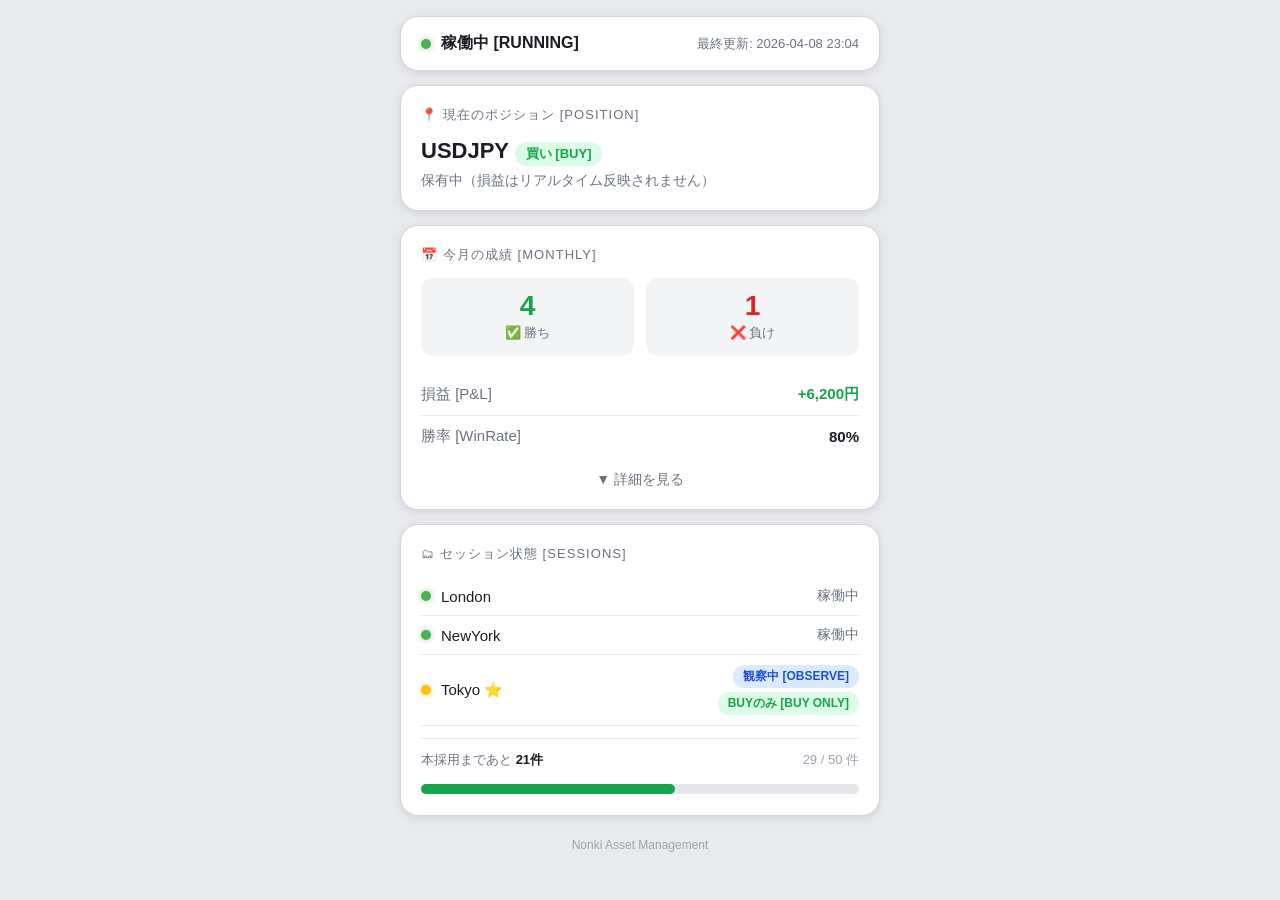
==== commit 4f97ace7: "improve: Tokyo進捗ラベルを「本採用まであとN件」に変更" ====
--- a/index.html
+++ b/index.html
@@ -483,8 +483,8 @@
       </div>
       <div class="progress-wrap">
         <div class="progress-header">
-          <span>進捗 [Progress]</span>
-          <span>${cur} / ${tgt} 件（${pct}%）</span>
+          <span>本採用まであと <strong style="color:#1a1c23">${tgt - cur}件</strong></span>
+          <span style="color:#9ca3af">${cur} / ${tgt} 件</span>
         </div>
         <progress value="${cur}" max="${tgt}"></progress>
       </div>
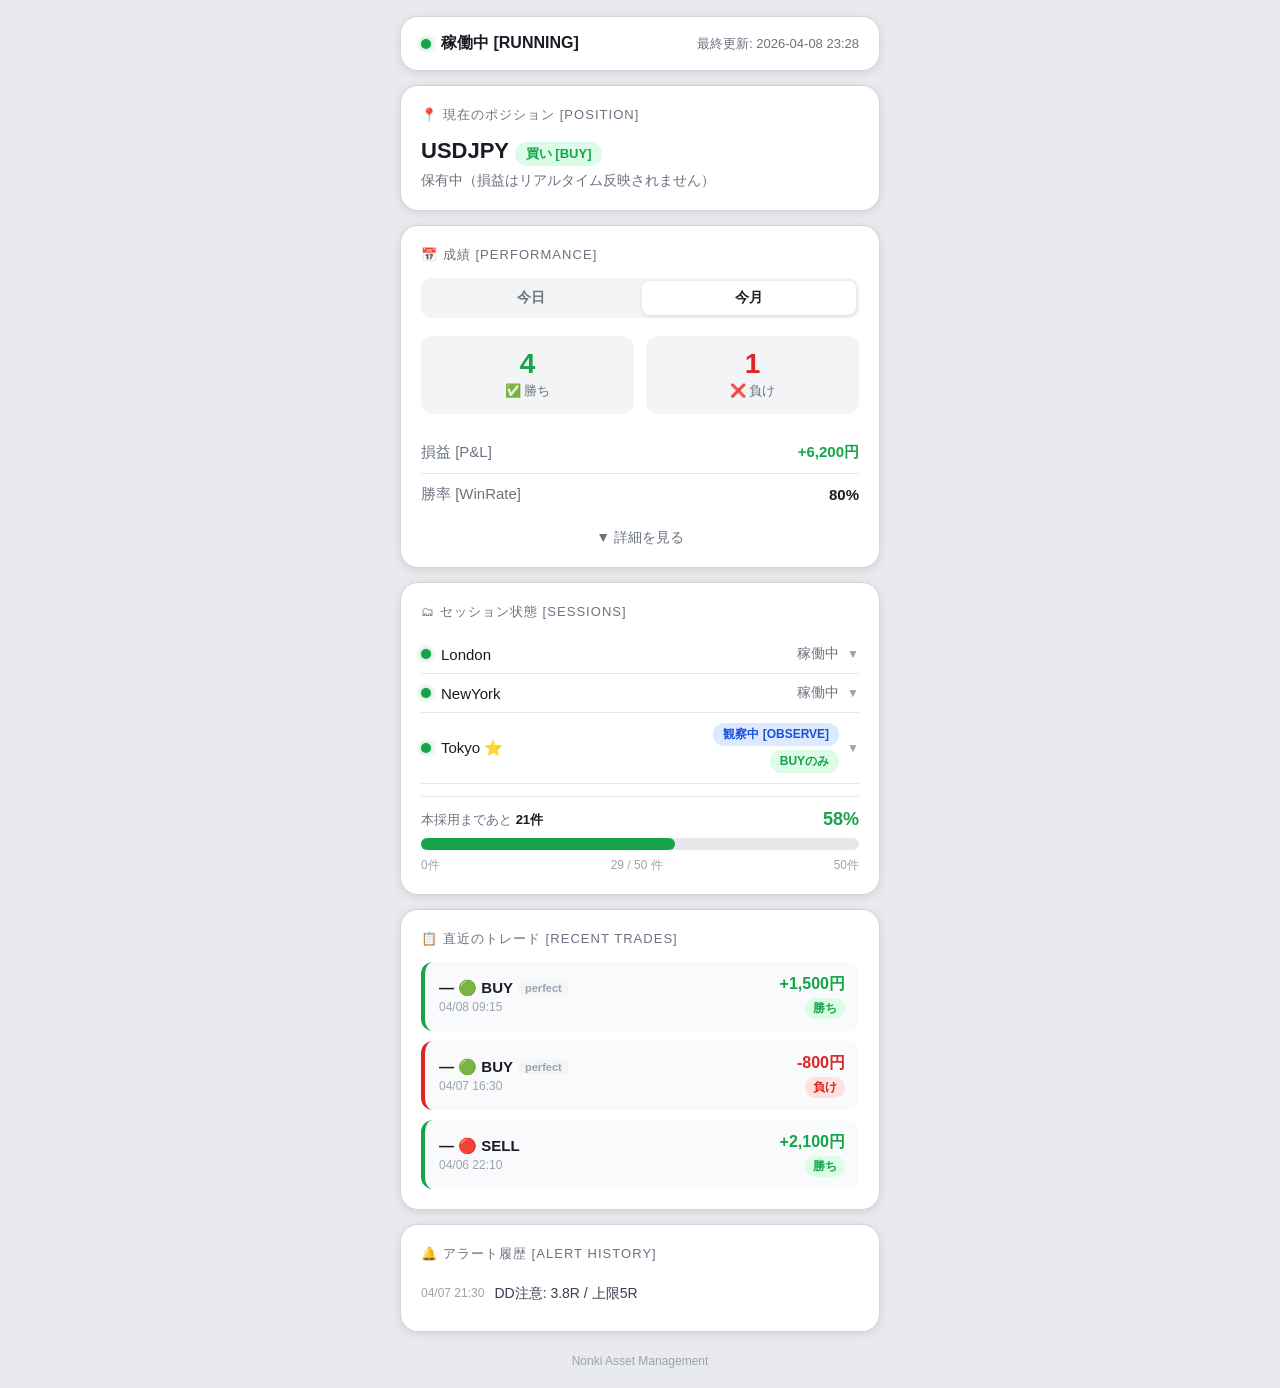
==== commit 3168eb61: "feat: 直近トレード・日次月次タブ・セッション詳細・アラート履歴・空データ対応" ====
--- a/index.html
+++ b/index.html
@@ -5,7 +5,6 @@
   <meta name="viewport" content="width=device-width, initial-scale=1.0">
   <title>Nonki Dashboard</title>
   <style>
-    /* ── リセット・ベース ─────────────────────────── */
     *, *::before, *::after { box-sizing: border-box; margin: 0; padding: 0; }
 
     body {
@@ -16,16 +15,15 @@
       padding: 16px;
     }
 
-    /* ── レイアウト ───────────────────────────────── */
     .container {
       max-width: 480px;
       margin: 0 auto;
       display: flex;
       flex-direction: column;
-      gap: 14px; /* ① 10px → 14px */
-    }
-
-    /* ── カード共通 ───────────────────────────────── */
+      gap: 14px;
+    }
+
+    /* ── カード共通 ─────────────────────────────────── */
     .card {
       background: #ffffff;
       border-radius: 18px;
@@ -41,7 +39,7 @@
       margin-bottom: 14px;
     }
 
-    /* ── ステータスバー ───────────────────────────── */
+    /* ── ステータスバー ────────────────────────────── */
     .status-bar {
       display: flex;
       align-items: center;
@@ -66,55 +64,69 @@
       display: inline-block;
       flex-shrink: 0;
     }
-    .dot-green  { background: #4caf50; box-shadow: 0 0 6px #4caf5088; }
-    .dot-red    { background: #ef5350; box-shadow: 0 0 6px #ef535088; }
-    .dot-yellow { background: #ffc107; box-shadow: 0 0 6px #ffc10788; }
-    .updated-at {
-      font-size: 13px;
-      color: #6b7280;
-    }
-
-    /* ── アラート ─────────────────────────────────── */
+    .dot-green  { background: #16a34a; box-shadow: 0 0 6px #16a34a88; }
+    .dot-red    { background: #dc2626; box-shadow: 0 0 6px #dc262688; }
+    .dot-yellow { background: #d97706; box-shadow: 0 0 6px #d9770688; }
+    .updated-at { font-size: 13px; color: #6b7280; }
+
+    /* ── アラート（現在） ────────────────────────────── */
     .alert-card {
-      border-radius: 18px; /* ② */
-      padding: 16px 20px; /* ② */
+      border-radius: 18px;
+      padding: 16px 20px;
       display: flex;
       align-items: center;
       gap: 10px;
-      font-size: 15px; /* ① 14px → 15px */
+      font-size: 15px;
       font-weight: 500;
     }
-    .alert-warning { background: #2d2200; border: 1px solid #7c5c00; color: #ffc107; }
-    .alert-danger  { background: #2d0a0a; border: 1px solid #7c1a1a; color: #ef5350; }
+    .alert-warning { background: #fffbeb; border: 1px solid #fbbf24; color: #92400e; }
+    .alert-danger  { background: #fef2f2; border: 1px solid #fca5a5; color: #dc2626; }
     .hidden { display: none !important; }
 
-    /* ── ポジション ───────────────────────────────── */
-    .position-main {
-      font-size: 22px; /* ① 20px → 22px */
-      font-weight: 700;
-      margin-bottom: 6px;
-    }
-    .position-sub {
-      font-size: 14px;
-      color: #6b7280;
-    }
+    /* ── ポジション ──────────────────────────────────── */
+    .position-main { font-size: 22px; font-weight: 700; margin-bottom: 6px; }
+    .position-sub  { font-size: 14px; color: #6b7280; }
     .badge {
       display: inline-block;
-      padding: 3px 11px; /* ② 少し広く */
+      padding: 3px 11px;
       border-radius: 99px;
-      font-size: 13px; /* ① 12px → 13px */
+      font-size: 13px;
       font-weight: 600;
     }
     .badge-buy  { background: #dcfce7; color: #16a34a; }
     .badge-sell { background: #fee2e2; color: #dc2626; }
     .badge-none { background: #f3f4f6; color: #6b7280; }
 
-    /* ── 今月の成績（③ 全面再設計） ──────────────── */
-    .wl-row {
-      display: flex;
-      gap: 12px;
+    /* ── ③ 日次/月次 タブ ────────────────────────────── */
+    .tab-row {
+      display: flex;
+      background: #f3f4f6;
+      border-radius: 10px;
+      padding: 3px;
       margin-bottom: 18px;
-    }
+      gap: 3px;
+    }
+    .tab-btn {
+      flex: 1;
+      background: none;
+      border: none;
+      border-radius: 8px;
+      padding: 8px 0;
+      font-size: 14px;
+      font-weight: 600;
+      color: #6b7280;
+      cursor: pointer;
+      -webkit-tap-highlight-color: transparent;
+      transition: background 0.15s, color 0.15s;
+    }
+    .tab-btn.active {
+      background: #ffffff;
+      color: #1a1c23;
+      box-shadow: 0 1px 4px #0000001a;
+    }
+
+    /* ── 成績 ────────────────────────────────────────── */
+    .wl-row { display: flex; gap: 12px; margin-bottom: 18px; }
     .wl-box {
       flex: 1;
       background: #f3f4f6;
@@ -122,22 +134,9 @@
       padding: 14px 12px;
       text-align: center;
     }
-    .wl-value {
-      font-size: 28px;
-      font-weight: 800;
-      margin-bottom: 4px;
-      line-height: 1;
-    }
-    .wl-label {
-      font-size: 13px;
-      color: #6b7280;
-    }
-    .metric-list {
-      display: flex;
-      flex-direction: column;
-      gap: 0;
-      margin-bottom: 4px;
-    }
+    .wl-value { font-size: 28px; font-weight: 800; margin-bottom: 4px; line-height: 1; }
+    .wl-label { font-size: 13px; color: #6b7280; }
+    .metric-list { display: flex; flex-direction: column; gap: 0; margin-bottom: 4px; }
     .metric-row {
       display: flex;
       justify-content: space-between;
@@ -150,7 +149,7 @@
     .metric-label { color: #6b7280; }
     .metric-value { font-weight: 700; color: #1a1c23; }
 
-    /* 折りたたみ詳細 */
+    /* ── 折りたたみ共通 ─────────────────────────────── */
     .details-toggle {
       background: none;
       border: none;
@@ -183,12 +182,18 @@
       padding-top: 6px;
       border-top: 1px solid #e5e7eb;
     }
+    .empty-note {
+      text-align: center;
+      color: #9ca3af;
+      font-size: 14px;
+      padding: 16px 0 4px;
+    }
 
     .positive { color: #16a34a; }
     .negative { color: #dc2626; }
     .neutral  { color: #1a1c23; }
 
-    /* ── セッション ───────────────────────────────── */
+    /* ── セッション ──────────────────────────────────── */
     .session-row {
       display: flex;
       align-items: center;
@@ -197,62 +202,126 @@
       border-bottom: 1px solid #e5e7eb;
       font-size: 15px;
       color: #1a1c23;
-    }
-    .session-row:last-child { border-bottom: none; }
-    .session-name {
-      display: flex;
-      align-items: center;
-      gap: 10px;
-      font-weight: 500;
-    }
-    .session-badges {
-      display: flex;
-      flex-direction: column;
-      align-items: flex-end;
-      gap: 4px;
-    }
-    .badge-observe {
-      background: #dbeafe;
-      color: #1d4ed8;
-      padding: 3px 10px;
-      border-radius: 99px;
-      font-size: 12px;
-      font-weight: 600;
-    }
-    .badge-buy-only {
-      background: #dcfce7;
-      color: #16a34a;
-      padding: 3px 10px;
-      border-radius: 99px;
-      font-size: 12px;
-      font-weight: 600;
-    }
-
-    /* Tokyo 進捗バー */
-    .progress-wrap {
-      margin-top: 12px;
-      padding-top: 12px;
-      border-top: 1px solid #e5e7eb;
-    }
+      cursor: pointer;
+      -webkit-tap-highlight-color: transparent;
+    }
+    .session-row:last-of-type { border-bottom: none; }
+    .session-name { display: flex; align-items: center; gap: 10px; font-weight: 500; }
+    .session-right { display: flex; align-items: center; gap: 8px; }
+    .session-badges { display: flex; flex-direction: column; align-items: flex-end; gap: 4px; }
+    .session-chevron { color: #9ca3af; font-size: 12px; transition: transform 0.2s; }
+    .session-chevron.open { transform: rotate(180deg); }
+
+    .badge-observe  { background: #dbeafe; color: #1d4ed8; padding: 3px 10px; border-radius: 99px; font-size: 12px; font-weight: 600; }
+    .badge-buy-only { background: #dcfce7; color: #16a34a; padding: 3px 10px; border-radius: 99px; font-size: 12px; font-weight: 600; }
+
+    /* ④ セッション詳細（折りたたみ） */
+    .session-detail {
+      background: #f9fafb;
+      border-radius: 10px;
+      padding: 12px 14px;
+      margin: 4px 0 8px;
+      font-size: 14px;
+    }
+    .session-detail-row {
+      display: flex;
+      justify-content: space-between;
+      padding: 5px 0;
+      border-bottom: 1px solid #e5e7eb;
+      color: #374151;
+    }
+    .session-detail-row:last-child { border-bottom: none; }
+    .session-detail-label { color: #6b7280; }
+
+    /* ② Tokyo 進捗バー強化 */
+    .progress-wrap { margin-top: 12px; padding-top: 12px; border-top: 1px solid #e5e7eb; }
     .progress-header {
       display: flex;
       justify-content: space-between;
       font-size: 13px;
       color: #6b7280;
       margin-bottom: 8px;
+      align-items: center;
+    }
+    .progress-pct {
+      font-size: 18px;
+      font-weight: 800;
+      color: #16a34a;
     }
     progress {
       width: 100%;
-      height: 10px;
-      border-radius: 5px;
+      height: 12px;
+      border-radius: 6px;
       appearance: none;
       -webkit-appearance: none;
-    }
-    progress::-webkit-progress-bar   { background: #e5e7eb; border-radius: 5px; }
-    progress::-webkit-progress-value { background: #16a34a; border-radius: 5px; }
-    progress::-moz-progress-bar      { background: #16a34a; border-radius: 5px; }
-
-    /* ── エラー表示 ───────────────────────────────── */
+      margin-bottom: 6px;
+    }
+    progress::-webkit-progress-bar   { background: #e5e7eb; border-radius: 6px; }
+    progress::-webkit-progress-value { background: #16a34a; border-radius: 6px; }
+    progress::-moz-progress-bar      { background: #16a34a; border-radius: 6px; }
+    .progress-sub {
+      display: flex;
+      justify-content: space-between;
+      font-size: 12px;
+      color: #9ca3af;
+    }
+
+    /* ① 直近トレード履歴 */
+    .trade-list { display: flex; flex-direction: column; gap: 10px; }
+    .trade-item {
+      display: flex;
+      align-items: center;
+      justify-content: space-between;
+      background: #f9fafb;
+      border-radius: 12px;
+      padding: 12px 14px;
+      border-left: 4px solid transparent;
+    }
+    .trade-item.win  { border-left-color: #16a34a; }
+    .trade-item.loss { border-left-color: #dc2626; }
+    .trade-item.open { border-left-color: #d97706; }
+    .trade-left { display: flex; flex-direction: column; gap: 3px; }
+    .trade-symbol {
+      font-size: 15px;
+      font-weight: 700;
+      display: flex;
+      align-items: center;
+      gap: 6px;
+    }
+    .trade-time { font-size: 12px; color: #9ca3af; }
+    .trade-right { text-align: right; display: flex; flex-direction: column; gap: 3px; align-items: flex-end; }
+    .trade-pnl { font-size: 16px; font-weight: 800; }
+    .trade-result {
+      font-size: 12px;
+      font-weight: 600;
+      padding: 2px 8px;
+      border-radius: 99px;
+    }
+    .trade-result.win  { background: #dcfce7; color: #16a34a; }
+    .trade-result.loss { background: #fee2e2; color: #dc2626; }
+    .trade-result.open { background: #fef3c7; color: #d97706; }
+    .signal-tag {
+      font-size: 11px;
+      color: #9ca3af;
+      background: #f3f4f6;
+      padding: 1px 6px;
+      border-radius: 4px;
+    }
+
+    /* ⑤ アラート履歴 */
+    .alert-hist-item {
+      display: flex;
+      gap: 10px;
+      padding: 8px 0;
+      border-bottom: 1px solid #e5e7eb;
+      font-size: 14px;
+      align-items: flex-start;
+    }
+    .alert-hist-item:last-child { border-bottom: none; }
+    .alert-hist-time { color: #9ca3af; white-space: nowrap; font-size: 12px; padding-top: 1px; }
+    .alert-hist-msg  { color: #374151; }
+
+    /* ── エラー表示 ───────────────────────────────────── */
     .error-card {
       background: #ffffff;
       border: 1px solid #fca5a5;
@@ -261,22 +330,9 @@
       box-shadow: 0 2px 8px #0000001a;
       text-align: center;
     }
-    .error-icon {
-      font-size: 36px;
-      margin-bottom: 12px;
-    }
-    .error-title {
-      font-size: 17px;
-      font-weight: 700;
-      color: #dc2626;
-      margin-bottom: 10px;
-    }
-    .error-desc {
-      font-size: 14px;
-      color: #6b7280;
-      line-height: 1.7;
-      margin-bottom: 20px;
-    }
+    .error-icon  { font-size: 36px; margin-bottom: 12px; }
+    .error-title { font-size: 17px; font-weight: 700; color: #dc2626; margin-bottom: 10px; }
+    .error-desc  { font-size: 14px; color: #6b7280; line-height: 1.7; margin-bottom: 20px; }
     .reload-btn {
       display: inline-block;
       background: #1d4ed8;
@@ -291,28 +347,15 @@
       margin-bottom: 16px;
     }
     .reload-btn:active { opacity: 0.8; }
-    .error-last-success {
-      font-size: 12px;
-      color: #9ca3af;
-    }
-    .error-retry-note {
-      font-size: 12px;
-      color: #9ca3af;
-      margin-top: 8px;
-    }
-
-    /* ── フッター ─────────────────────────────────── */
-    .footer {
-      text-align: center;
-      color: #9ca3af;
-      font-size: 12px;
-      padding: 8px 0 4px;
-    }
+    .error-last-success { font-size: 12px; color: #9ca3af; }
+    .error-retry-note   { font-size: 12px; color: #9ca3af; margin-top: 8px; }
+
+    /* ── フッター ─────────────────────────────────────── */
+    .footer { text-align: center; color: #9ca3af; font-size: 12px; padding: 8px 0 4px; }
   </style>
 </head>
 <body>
 <div class="container" id="app">
-  <!-- ④ エラーカード（初期は非表示） -->
   <div class="error-card hidden" id="load-error">
     <div class="error-icon">⚠️</div>
     <div class="error-title">データを取得できませんでした</div>
@@ -333,38 +376,41 @@
   const sign = jpy >= 0 ? "+" : "";
   return sign + jpy.toLocaleString("ja-JP") + "円";
 }
-
 function pnl_class(v) {
   if (v === null || v === undefined) return "neutral";
   return v >= 0 ? "positive" : "negative";
 }
-
 function fmt_winrate(v) {
   if (v === null || v === undefined) return "—";
   return Math.round(v * 100) + "%";
 }
-
-function fmt_ev(jpy) {
-  if (jpy === null || jpy === undefined) return "—";
-  const sign = jpy >= 0 ? "+" : "";
-  return sign + Math.round(jpy).toLocaleString("ja-JP") + "円/件";
-}
-
+function fmt_ev_pips(v) {
+  if (v === null || v === undefined) return "—";
+  const sign = v >= 0 ? "+" : "";
+  return sign + v.toFixed(2) + " pips/件";
+}
+function fmt_ev_jpy(v) {
+  if (v === null || v === undefined) return "—";
+  const sign = v >= 0 ? "+" : "";
+  return sign + Math.round(v).toLocaleString("ja-JP") + "円/件";
+}
 function fmt_dd(r) {
   if (r === null || r === undefined) return "—";
   return r.toFixed(2) + "R";
 }
-
 function dd_class(r) {
   if (r === null || r === undefined) return "neutral";
-  return (r >= 4.0) ? "negative" : "positive";
-}
+  return r >= 4.0 ? "negative" : "positive";
+}
+
+// ── ③ タブ状態 ──────────────────────────────────────────────
+let _current_tab = "monthly"; // "daily" | "monthly"
 
 // ── カードビルダー ─────────────────────────────────────────────
 function build_status(system, meta) {
   const is_running = system.status === "running";
-  const dot_cls    = is_running ? "dot-green" : "dot-red";
-  const label      = is_running ? "稼働中 [RUNNING]" : "停止中 [STOPPED]";
+  const dot_cls = is_running ? "dot-green" : "dot-red";
+  const label   = is_running ? "稼働中 [RUNNING]" : "停止中 [STOPPED]";
   return `
     <div class="status-bar">
       <div class="status-label">
@@ -383,6 +429,7 @@
 }
 
 function build_position(pos) {
+  if (!pos) return "";
   let main, sub;
   if (pos.has_position) {
     const dir_label = pos.direction === "buy" ? "買い [BUY]" : "売り [SELL]";
@@ -401,22 +448,46 @@
     </div>`;
 }
 
-// ③ 今月の成績カード（全面再設計）
-function build_monthly(m) {
-  const pnl_c = pnl_class(m.pnl_jpy);
-  const ev_c  = pnl_class(m.ev_jpy);
-  const dd_c  = dd_class(m.dd_r);
+// ③ 日次/月次切り替え対応の成績カード
+function build_performance(daily, monthly) {
+  const m = _current_tab === "daily" ? (daily || {}) : (monthly || {});
+  const wins    = m.wins    ?? "—";
+  const losses  = m.losses  ?? "—";
+  const pnl_jpy = m.pnl_jpy ?? null;
+  const win_rate = m.win_rate ?? null;
+  const ev_jpy  = m.ev_jpy  ?? null;
+  const ev_pips = m.ev_pips ?? null;
+  const dd_r    = m.dd_r    ?? null;
+
+  const pnl_c = pnl_class(pnl_jpy);
+  const ev_c  = pnl_class(ev_jpy ?? ev_pips);
+  const dd_c  = dd_class(dd_r);
+
+  const ev_text = ev_jpy !== null ? fmt_ev_jpy(ev_jpy)
+                : ev_pips !== null ? fmt_ev_pips(ev_pips)
+                : "—";
+
+  const no_data = wins === "—" && losses === "—";
+
   return `
     <div class="card">
-      <div class="card-title">📅 今月の成績 [Monthly]</div>
-
+      <div class="card-title">📅 成績 [Performance]</div>
+
+      <div class="tab-row">
+        <button class="tab-btn ${_current_tab === 'daily' ? 'active' : ''}"
+                onclick="switch_tab('daily')">今日</button>
+        <button class="tab-btn ${_current_tab === 'monthly' ? 'active' : ''}"
+                onclick="switch_tab('monthly')">今月</button>
+      </div>
+
+      ${no_data ? `<div class="empty-note">まだデータがありません</div>` : `
       <div class="wl-row">
         <div class="wl-box">
-          <div class="wl-value positive">${m.wins}</div>
+          <div class="wl-value positive">${wins}</div>
           <div class="wl-label">✅ 勝ち</div>
         </div>
         <div class="wl-box">
-          <div class="wl-value negative">${m.losses}</div>
+          <div class="wl-value negative">${losses}</div>
           <div class="wl-label">❌ 負け</div>
         </div>
       </div>
@@ -424,11 +495,11 @@
       <div class="metric-list">
         <div class="metric-row">
           <span class="metric-label">損益 [P&amp;L]</span>
-          <span class="metric-value ${pnl_c}">${fmt_pnl(m.pnl_jpy)}</span>
+          <span class="metric-value ${pnl_c}">${fmt_pnl(pnl_jpy)}</span>
         </div>
         <div class="metric-row">
           <span class="metric-label">勝率 [WinRate]</span>
-          <span class="metric-value">${fmt_winrate(m.win_rate)}</span>
+          <span class="metric-value">${fmt_winrate(win_rate)}</span>
         </div>
       </div>
 
@@ -436,100 +507,246 @@
       <div class="details-content hidden">
         <div class="detail-row">
           <span class="detail-label">期待値 [EV]</span>
-          <span class="${ev_c}">${fmt_ev(m.ev_jpy)}</span>
+          <span class="${ev_c}">${ev_text}</span>
         </div>
         <div class="detail-row">
           <span class="detail-label">最大下落 [DD]</span>
-          <span class="${dd_c}">${fmt_dd(m.dd_r)}</span>
+          <span class="${dd_c}">${fmt_dd(dd_r)}</span>
         </div>
         <div class="detail-note">※ 1R = 総資産の2%。DD 5R超えで要警戒。</div>
       </div>
+      `}
     </div>`;
 }
 
+// ④ セッション詳細 折りたたみ対応
 function build_sessions(sessions) {
-  const s     = sessions;
-  const tokyo = s.tokyo;
-  const cur   = tokyo.progress_current;
-  const tgt   = tokyo.progress_target;
-  const pct   = Math.round(cur / tgt * 100);
+  if (!sessions) return "";
+  const s = sessions;
+
+  function session_row(name, label, session, is_tokyo) {
+    const dot = session.active ? "dot-green" : "dot-red";
+    const status_text = session.active ? "稼働中" : "停止中";
+
+    let detail_html = "";
+    if (is_tokyo) {
+      const cur = session.progress_current ?? 0;
+      const tgt = session.progress_target  ?? 50;
+      const pct = tgt > 0 ? Math.round(cur / tgt * 100) : 0;
+      const dd_c = dd_class(session.dd_r);
+      const ev_c = pnl_class(session.ev_pips);
+
+      detail_html = `
+        <div class="session-detail hidden" id="detail-${name}">
+          <div class="session-detail-row">
+            <span class="session-detail-label">本採用まであと</span>
+            <span><strong>${tgt - cur}件</strong>（${cur} / ${tgt}）</span>
+          </div>
+          ${session.ev_pips != null ? `
+          <div class="session-detail-row">
+            <span class="session-detail-label">期待値 [EV]</span>
+            <span class="${ev_c}">${fmt_ev_pips(session.ev_pips)}</span>
+          </div>` : ""}
+          ${session.dd_r != null ? `
+          <div class="session-detail-row">
+            <span class="session-detail-label">最大下落 [DD]</span>
+            <span class="${dd_c}">${fmt_dd(session.dd_r)}</span>
+          </div>` : ""}
+          <div class="session-detail-row">
+            <span class="session-detail-label">方向</span>
+            <span>BUYのみ [BUY ONLY]</span>
+          </div>
+        </div>`;
+    } else {
+      detail_html = `
+        <div class="session-detail hidden" id="detail-${name}">
+          <div class="session-detail-row">
+            <span class="session-detail-label">状態</span>
+            <span>${status_text}</span>
+          </div>
+          ${session.alert ? `
+          <div class="session-detail-row">
+            <span class="session-detail-label">アラート</span>
+            <span class="negative">${session.alert}</span>
+          </div>` : ""}
+        </div>`;
+    }
+
+    const badges = is_tokyo ? `
+      <div class="session-badges">
+        <span class="badge-observe">観察中 [OBSERVE]</span>
+        <span class="badge-buy-only">BUYのみ</span>
+      </div>` : `<span style="font-size:14px;color:#6b7280">${status_text}</span>`;
+
+    return `
+      <div class="session-row" onclick="toggle_session('${name}', this)">
+        <div class="session-name">
+          <span class="dot ${dot}"></span>
+          ${label}
+        </div>
+        <div class="session-right">
+          ${badges}
+          <span class="session-chevron" id="chev-${name}">▼</span>
+        </div>
+      </div>
+      ${detail_html}`;
+  }
+
+  // Tokyo 進捗バー（カード下部）
+  const tokyo = s.tokyo || {};
+  const cur = tokyo.progress_current ?? 0;
+  const tgt = tokyo.progress_target  ?? 50;
+  const pct = tgt > 0 ? Math.round(cur / tgt * 100) : 0;
 
   return `
     <div class="card">
       <div class="card-title">🗂 セッション状態 [Sessions]</div>
-      <div class="session-row">
-        <div class="session-name">
-          <span class="dot ${s.london.active ? 'dot-green' : 'dot-red'}"></span>
-          London
-        </div>
-        <span style="font-size:14px;color:#6b7280">${s.london.active ? '稼働中' : '停止中'}</span>
-      </div>
-      <div class="session-row">
-        <div class="session-name">
-          <span class="dot ${s.newyork.active ? 'dot-green' : 'dot-red'}"></span>
-          NewYork
-        </div>
-        <span style="font-size:14px;color:#6b7280">${s.newyork.active ? '稼働中' : '停止中'}</span>
-      </div>
-      <div class="session-row">
-        <div class="session-name">
-          <span class="dot dot-yellow"></span>
-          Tokyo ⭐
-        </div>
-        <div class="session-badges">
-          <span class="badge-observe">観察中 [OBSERVE]</span>
-          <span class="badge-buy-only">BUYのみ [BUY ONLY]</span>
-        </div>
-      </div>
+      ${session_row("london",  "London",   s.london  || {active: false}, false)}
+      ${session_row("newyork", "NewYork",  s.newyork || {active: false}, false)}
+      ${session_row("tokyo",   "Tokyo ⭐", s.tokyo   || {active: false}, true)}
+
       <div class="progress-wrap">
         <div class="progress-header">
           <span>本採用まであと <strong style="color:#1a1c23">${tgt - cur}件</strong></span>
-          <span style="color:#9ca3af">${cur} / ${tgt} 件</span>
+          <span class="progress-pct">${pct}%</span>
         </div>
         <progress value="${cur}" max="${tgt}"></progress>
+        <div class="progress-sub">
+          <span>0件</span>
+          <span>${cur} / ${tgt} 件</span>
+          <span>${tgt}件</span>
+        </div>
       </div>
     </div>`;
 }
 
+// ① 直近トレード履歴
+function build_recent_trades(trades) {
+  const list = (trades || []).slice(0, 5);
+  if (list.length === 0) {
+    return `
+      <div class="card">
+        <div class="card-title">📋 直近のトレード [Recent Trades]</div>
+        <div class="empty-note">まだトレード履歴がありません</div>
+      </div>`;
+  }
+
+  const items = list.map(t => {
+    const result   = t.result || "open";
+    const dir_label = t.direction === "buy" ? "🟢 BUY" : "🔴 SELL";
+    const pnl_c    = result === "win" ? "positive" : result === "loss" ? "negative" : "neutral";
+    const res_label = result === "win" ? "勝ち" : result === "loss" ? "負け" : "保有中";
+    const pnl_text = (t.pnl_jpy != null) ? fmt_pnl(t.pnl_jpy) : "—";
+    const sig = t.signal_type ? `<span class="signal-tag">${t.signal_type}</span>` : "";
+
+    return `
+      <div class="trade-item ${result}">
+        <div class="trade-left">
+          <div class="trade-symbol">
+            ${t.symbol || "—"} ${dir_label} ${sig}
+          </div>
+          <div class="trade-time">${t.timestamp || t.closed_at || "—"}</div>
+        </div>
+        <div class="trade-right">
+          <div class="trade-pnl ${pnl_c}">${pnl_text}</div>
+          <div class="trade-result ${result}">${res_label}</div>
+        </div>
+      </div>`;
+  }).join("");
+
+  return `
+    <div class="card">
+      <div class="card-title">📋 直近のトレード [Recent Trades]</div>
+      <div class="trade-list">${items}</div>
+    </div>`;
+}
+
+// ⑤ アラート履歴
+function build_alert_history(history) {
+  const list = (history || []).slice(0, 3);
+  if (list.length === 0) {
+    return `
+      <div class="card">
+        <div class="card-title">🔔 アラート履歴 [Alert History]</div>
+        <div class="empty-note">最近のアラートはありません</div>
+      </div>`;
+  }
+
+  const items = list.map(a => `
+    <div class="alert-hist-item">
+      <span class="alert-hist-time">${a.timestamp || "—"}</span>
+      <span class="alert-hist-msg">${a.message || "—"}</span>
+    </div>`).join("");
+
+  return `
+    <div class="card">
+      <div class="card-title">🔔 アラート履歴 [Alert History]</div>
+      ${items}
+    </div>`;
+}
+
 function build_footer() {
   return `<div class="footer">Nonki Asset Management</div>`;
 }
 
-// ── 詳細トグル ─────────────────────────────────────────────────
+// ── インタラクション ───────────────────────────────────────────
 function toggle_details(btn) {
   const content = btn.nextElementSibling;
   const isHidden = content.classList.toggle("hidden");
   btn.textContent = isHidden ? "▼ 詳細を見る" : "▲ 閉じる";
 }
 
+function toggle_session(name, row) {
+  const detail = document.getElementById("detail-" + name);
+  const chev   = document.getElementById("chev-"   + name);
+  if (!detail) return;
+  const isHidden = detail.classList.toggle("hidden");
+  if (chev) chev.classList.toggle("open", !isHidden);
+}
+
+// ③ タブ切り替え（data をグローバルに保持して再描画）
+let _g_data = null;
+
+function switch_tab(tab) {
+  _current_tab = tab;
+  if (!_g_data) return;
+  // 成績カードだけ差し替える
+  const card = document.getElementById("perf-card-wrap");
+  if (card) {
+    card.outerHTML = `<div id="perf-card-wrap">${build_performance(_g_data.daily, _g_data.monthly)}</div>`;
+  }
+}
+
 // ── メインレンダー ─────────────────────────────────────────────
 function render(data) {
+  _g_data = data;
   const app   = document.getElementById("app");
   const parts = [];
 
   parts.push(build_status(data.system, data.meta));
-  const alert_html = build_alert(data.system.alert);
+
+  const alert_html = build_alert((data.system || {}).alert);
   if (alert_html) parts.push(alert_html);
+
   parts.push(build_position(data.position));
-  parts.push(build_monthly(data.monthly));
+  parts.push(`<div id="perf-card-wrap">${build_performance(data.daily, data.monthly)}</div>`);
   parts.push(build_sessions(data.sessions));
+  parts.push(build_recent_trades(data.recent_trades));
+  parts.push(build_alert_history(data.alert_history));
   parts.push(build_footer());
 
   app.innerHTML = parts.join("");
 }
 
-// ── ④ エラー表示（最終成功時刻 + 自動リトライ） ───────────────
+// ── エラー表示 ─────────────────────────────────────────────────
 const LS_KEY = "nonki_last_success";
 
 function show_error() {
   document.getElementById("load-error").classList.remove("hidden");
-
-  // 最終成功時刻を localStorage から取得
-  const last = localStorage.getItem(LS_KEY);
+  const last  = localStorage.getItem(LS_KEY);
   const label = document.getElementById("last-success-label");
   label.textContent = last ? "最終確認: " + last : "最終確認: —";
 
-  // 30秒後に1回だけ自動リトライ
   const note = document.getElementById("retry-note");
   let countdown = 30;
   note.textContent = `${countdown}秒後に自動で再試行します`;
@@ -552,9 +769,7 @@
     return r.json();
   })
   .then(data => {
-    // ④ 成功時刻を保存
-    const now = data.meta?.updated_at || new Date().toLocaleString("ja-JP");
-    localStorage.setItem(LS_KEY, now);
+    localStorage.setItem(LS_KEY, (data.meta || {}).updated_at || new Date().toLocaleString("ja-JP"));
     render(data);
   })
   .catch(err => {
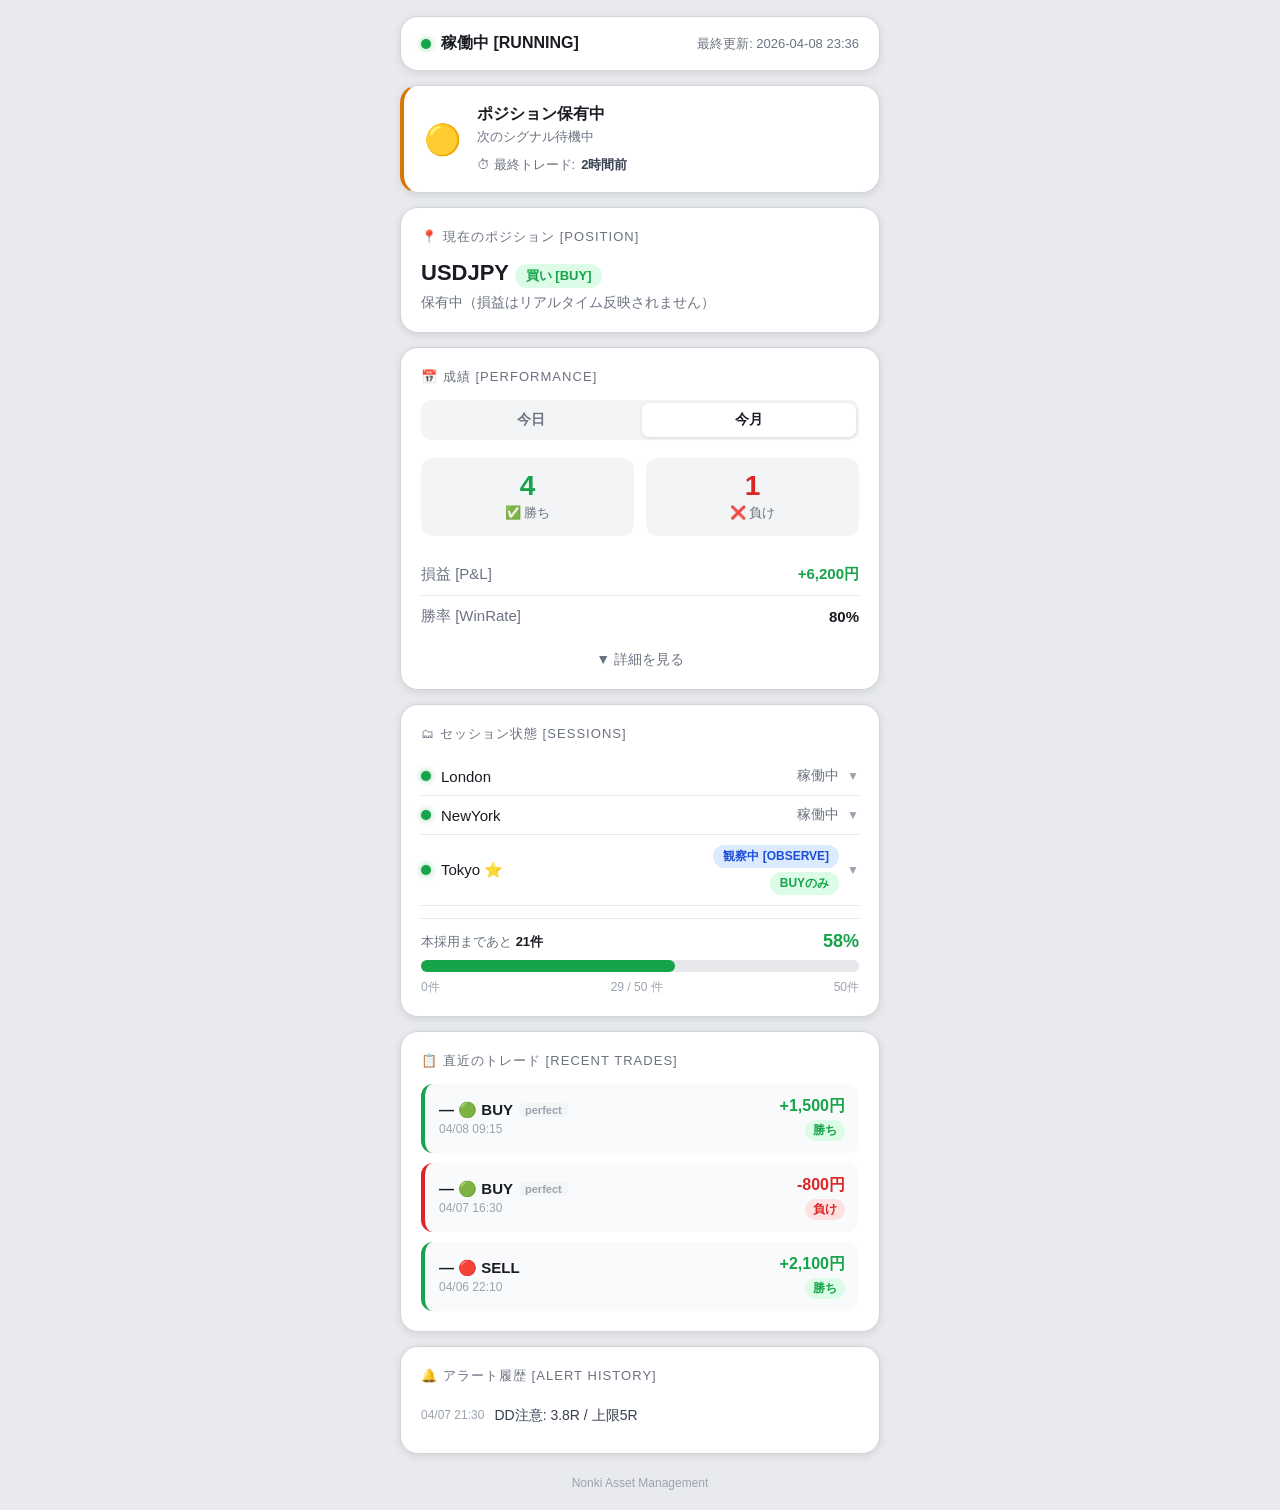
==== commit 024873ea: "feat: シグナル状態・経過時間・DDゲージ追加" ====
--- a/index.html
+++ b/index.html
@@ -320,6 +320,55 @@
     .alert-hist-item:last-child { border-bottom: none; }
     .alert-hist-time { color: #9ca3af; white-space: nowrap; font-size: 12px; padding-top: 1px; }
     .alert-hist-msg  { color: #374151; }
+
+    /* ── ① シグナル状態カード ──────────────────────────── */
+    .signal-card {
+      display: flex;
+      align-items: center;
+      gap: 16px;
+      padding: 18px 20px;
+    }
+    .signal-icon { font-size: 30px; flex-shrink: 0; }
+    .signal-label { font-size: 16px; font-weight: 700; color: #1a1c23; }
+    .signal-sub { font-size: 13px; color: #6b7280; margin-top: 3px; }
+    .signal-card.status-waiting  { border-left: 4px solid #6b7280; }
+    .signal-card.status-in_position { border-left: 4px solid #d97706; }
+    .signal-card.status-caution  { border-left: 4px solid #dc2626; }
+
+    /* ── ② 最終トレード経過時間 ──────────────────────── */
+    .elapsed-row {
+      display: flex;
+      align-items: center;
+      gap: 6px;
+      margin-top: 10px;
+      font-size: 13px;
+      color: #6b7280;
+    }
+    .elapsed-row strong { color: #374151; }
+
+    /* ── ③ DDゲージ ──────────────────────────────────── */
+    .dd-gauge-wrap { margin-top: 4px; }
+    .dd-gauge-bar {
+      height: 8px;
+      background: #e5e7eb;
+      border-radius: 4px;
+      overflow: hidden;
+      margin-bottom: 5px;
+    }
+    .dd-gauge-fill {
+      height: 100%;
+      border-radius: 4px;
+      background: #16a34a;
+      transition: width 0.4s;
+    }
+    .dd-gauge-fill.warn   { background: #d97706; }
+    .dd-gauge-fill.danger { background: #dc2626; }
+    .dd-gauge-row {
+      display: flex;
+      justify-content: space-between;
+      font-size: 12px;
+      color: #9ca3af;
+    }
 
     /* ── エラー表示 ───────────────────────────────────── */
     .error-card {
@@ -406,6 +455,31 @@
 // ── ③ タブ状態 ──────────────────────────────────────────────
 let _current_tab = "monthly"; // "daily" | "monthly"
 
+// ── ① シグナル状態カード ─────────────────────────────────────
+function build_signal_state(signal_state, last_trade_elapsed) {
+  const s      = signal_state || { status: "waiting", label: "監視中", sub: "" };
+  const status = s.status || "waiting";
+  const icons  = {
+    waiting:     "📡",
+    in_position: "🟡",
+    caution:     "🚨",
+  };
+  const icon = icons[status] || "📡";
+  const elapsed_html = last_trade_elapsed
+    ? `<div class="elapsed-row">⏱ 最終トレード: <strong>${last_trade_elapsed}</strong></div>`
+    : "";
+
+  return `
+    <div class="card signal-card status-${status}">
+      <div class="signal-icon">${icon}</div>
+      <div>
+        <div class="signal-label">${s.label}</div>
+        <div class="signal-sub">${s.sub || ""}</div>
+        ${elapsed_html}
+      </div>
+    </div>`;
+}
+
 // ── カードビルダー ─────────────────────────────────────────────
 function build_status(system, meta) {
   const is_running = system.status === "running";
@@ -509,9 +583,25 @@
           <span class="detail-label">期待値 [EV]</span>
           <span class="${ev_c}">${ev_text}</span>
         </div>
-        <div class="detail-row">
-          <span class="detail-label">最大下落 [DD]</span>
-          <span class="${dd_c}">${fmt_dd(dd_r)}</span>
+        <div class="detail-row" style="flex-direction:column;align-items:stretch;gap:8px;">
+          <div style="display:flex;justify-content:space-between;">
+            <span class="detail-label">最大下落 [DD]</span>
+            <span class="${dd_c}" style="font-weight:700;">${fmt_dd(dd_r)}</span>
+          </div>
+          ${dd_r !== null ? (() => {
+            const pct = Math.min(dd_r / 5 * 100, 100);
+            const fill_cls = dd_r >= 5.0 ? "danger" : dd_r >= 4.0 ? "warn" : "";
+            return `
+            <div class="dd-gauge-wrap">
+              <div class="dd-gauge-bar">
+                <div class="dd-gauge-fill ${fill_cls}" style="width:${pct.toFixed(1)}%"></div>
+              </div>
+              <div class="dd-gauge-row">
+                <span>0R</span>
+                <span style="color:#6b7280">上限 5R</span>
+              </div>
+            </div>`;
+          })() : ""}
         </div>
         <div class="detail-note">※ 1R = 総資産の2%。DD 5R超えで要警戒。</div>
       </div>
@@ -728,6 +818,7 @@
   const alert_html = build_alert((data.system || {}).alert);
   if (alert_html) parts.push(alert_html);
 
+  parts.push(build_signal_state(data.signal_state, data.last_trade_elapsed));
   parts.push(build_position(data.position));
   parts.push(`<div id="perf-card-wrap">${build_performance(data.daily, data.monthly)}</div>`);
   parts.push(build_sessions(data.sessions));
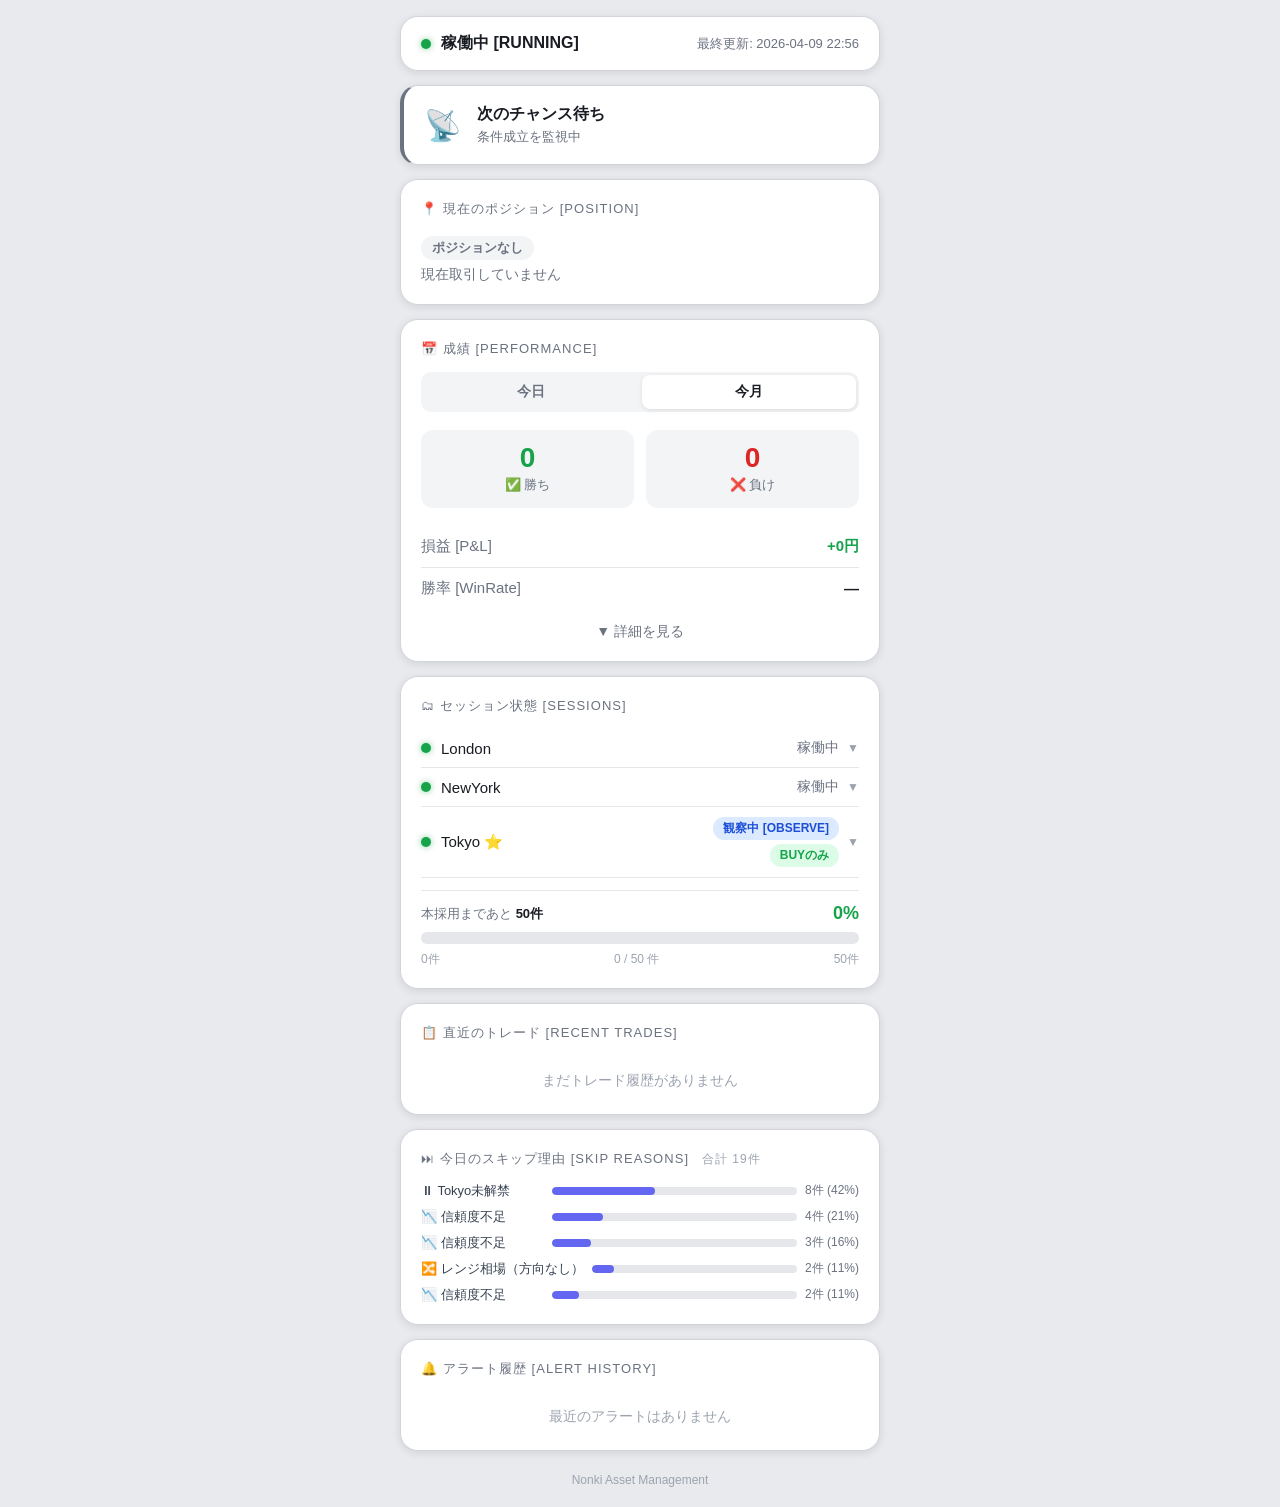
==== commit 475a695d: "安定板" ====
--- a/index.html
+++ b/index.html
@@ -320,6 +320,15 @@
     .alert-hist-item:last-child { border-bottom: none; }
     .alert-hist-time { color: #9ca3af; white-space: nowrap; font-size: 12px; padding-top: 1px; }
     .alert-hist-msg  { color: #374151; }
+
+    /* ── スキップ理由カード ──────────────────────────────── */
+    .skip-total   { font-size: 12px; font-weight: normal; color: #9ca3af; margin-left: 8px; }
+    .skip-list    { display: flex; flex-direction: column; gap: 8px; }
+    .skip-row     { display: grid; grid-template-columns: 1fr 2fr auto; align-items: center; gap: 8px; }
+    .skip-label   { font-size: 13px; color: #374151; white-space: nowrap; }
+    .skip-bar-wrap{ background: #e5e7eb; border-radius: 4px; height: 8px; overflow: hidden; }
+    .skip-bar     { height: 100%; background: #6366f1; border-radius: 4px; min-width: 2px; transition: width 0.4s; }
+    .skip-count   { font-size: 12px; color: #6b7280; white-space: nowrap; text-align: right; }
 
     /* ── ① シグナル状態カード ──────────────────────────── */
     .signal-card {
@@ -752,6 +761,60 @@
 }
 
 // ⑤ アラート履歴
+function build_skip_reasons(reasons) {
+  const list = (reasons || []);
+  const total = list.reduce((s, r) => s + r.count, 0);
+
+  const LABELS = {
+    "trend_range":                   { icon: "🔀", label: "レンジ相場（方向なし）" },
+    "direction_none":                { icon: "❓", label: "AI方向判断不可" },
+    "low_confidence":                { icon: "📉", label: "信頼度不足" },
+    "session_not_allowed(tokyo)":    { icon: "⏸",  label: "Tokyo未解禁" },
+    "session_not_allowed(dead_zone)":{ icon: "🌙", label: "市場休止時間" },
+    "overlap_utc15_skip":            { icon: "⏭",  label: "Overlap UTC15除外" },
+    "atr_filter":                    { icon: "⚡", label: "ATRフィルター（高ボラ）" },
+    "econ_event":                    { icon: "📰", label: "経済指標前後" },
+  };
+
+  function labelFor(reason) {
+    if (!reason) return { icon: "—", label: reason };
+    for (const [key, val] of Object.entries(LABELS)) {
+      if (reason.startsWith(key)) return val;
+    }
+    // low_confidence(0.xx<0.yy_session) → 短縮表示
+    const m = reason.match(/^low_confidence\(([^)]+)\)$/);
+    if (m) return { icon: "📉", label: `信頼度不足 (${m[1]})` };
+    return { icon: "—", label: reason };
+  }
+
+  if (list.length === 0) {
+    return `
+      <div class="card">
+        <div class="card-title">⏭ 今日のスキップ理由 [Skip Reasons]</div>
+        <div class="empty-note">スキップなし（または集計なし）</div>
+      </div>`;
+  }
+
+  const bars = list.map(r => {
+    const pct  = total > 0 ? Math.round(r.count / total * 100) : 0;
+    const { icon, label } = labelFor(r.reason);
+    return `
+      <div class="skip-row">
+        <div class="skip-label">${icon} ${label}</div>
+        <div class="skip-bar-wrap">
+          <div class="skip-bar" style="width:${pct}%"></div>
+        </div>
+        <div class="skip-count">${r.count}件 (${pct}%)</div>
+      </div>`;
+  }).join("");
+
+  return `
+    <div class="card">
+      <div class="card-title">⏭ 今日のスキップ理由 [Skip Reasons] <span class="skip-total">合計 ${total}件</span></div>
+      <div class="skip-list">${bars}</div>
+    </div>`;
+}
+
 function build_alert_history(history) {
   const list = (history || []).slice(0, 3);
   if (list.length === 0) {
@@ -823,6 +886,7 @@
   parts.push(`<div id="perf-card-wrap">${build_performance(data.daily, data.monthly)}</div>`);
   parts.push(build_sessions(data.sessions));
   parts.push(build_recent_trades(data.recent_trades));
+  parts.push(build_skip_reasons(data.skip_reasons));
   parts.push(build_alert_history(data.alert_history));
   parts.push(build_footer());
 
